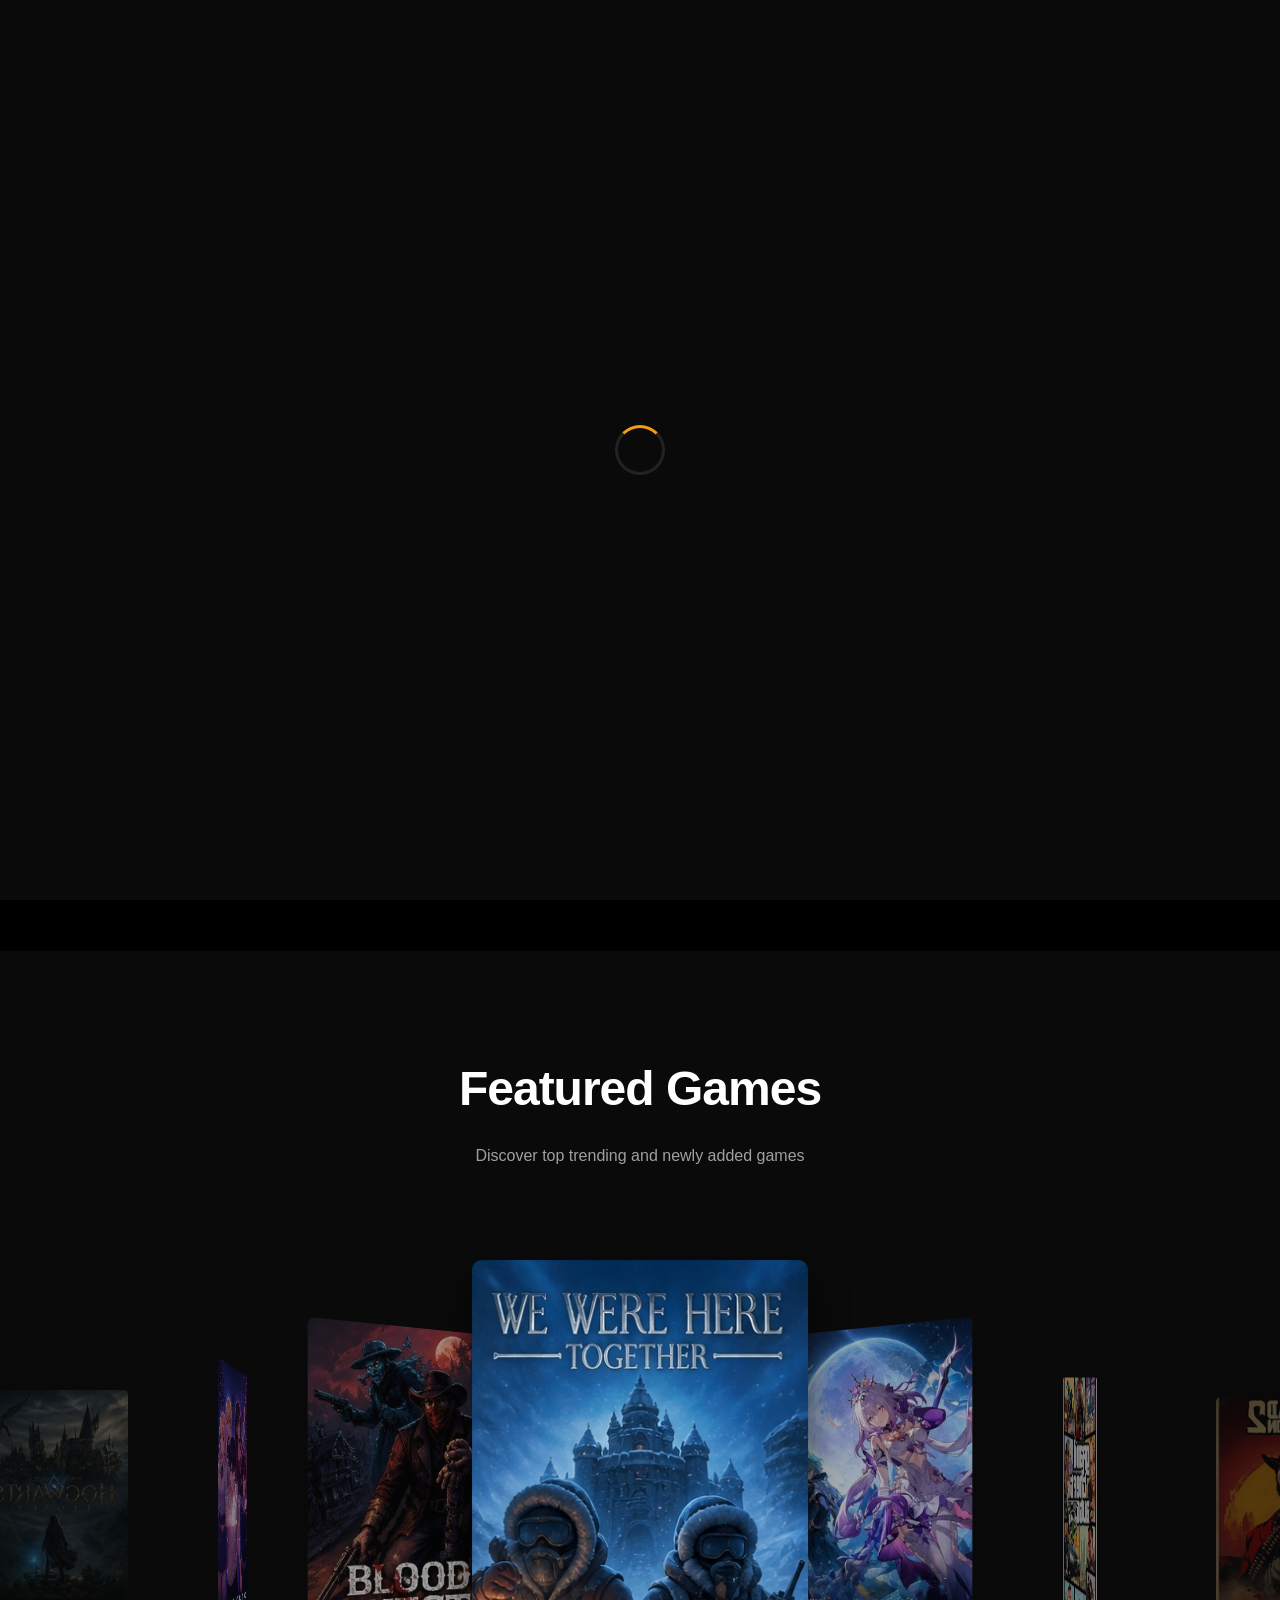
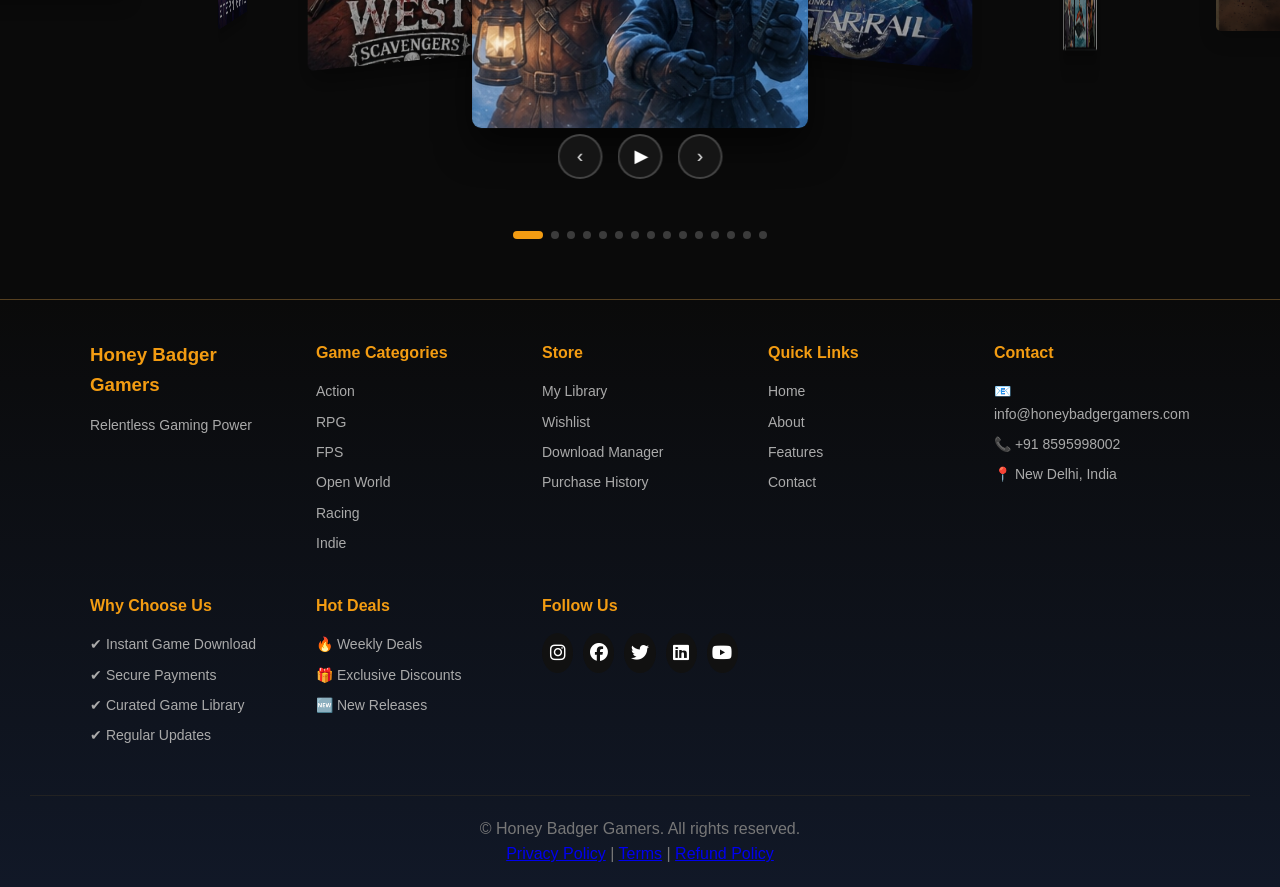
==== index.html @ 865ab382 "Update index.html" ====
<!DOCTYPE html>
<html lang="en">
<head>
   <meta charset="UTF-8">
   <title>Honey Badger Gamers</title>
   <meta name="viewport" content="width=device-width, initial-scale=1.0">
   <meta name="description" content="Next-Gen Gaming Hub. Discover trending and newly added games.">
   <meta property="og:title" content="Honey Badger Gamers">
   <meta property="og:description" content="Ultimate Game Store and Gaming Hub">
   <meta property="og:type" content="website">
   <meta name="twitter:title" content="Honey Badger Gamers">
   <meta name="twitter:description" content="Next-Gen Gaming Hub">
   <meta name="twitter:image" content="https://i.postimg.cc/XvjfSBhs/logo.jpg"> 
   <link rel="canonical" href="https://ankitkumarn8026-droid.github.io/honey-badgers/">
   <meta property="og:url" content="https://ankitkumarn8026-droid.github.io/honey-badgers/">
   <meta property="og:image" content="https://i.postimg.cc/XvjfSBhs/logo.jpg">
   <meta name="twitter:card" content="summary_large_image"> 
   
   
    <script type="application/ld+json">
{
  "@context": "https://schema.org",
  "@type": "WebSite",
  "name": "Honey Badger Gamers",
  "alternateName": "HBG",
  "url": "https://ankitkumarn8026-droid.github.io/honey-badgers/"
}
</script>
    
    <link rel="stylesheet" href="css/theme.css">
    <link rel="stylesheet" href="https://cdnjs.cloudflare.com/ajax/libs/font-awesome/6.5.0/css/all.min.css">
    <link rel="icon" type="image/png" href="images/favicon.png">
    <link rel="shortcut icon" href="images/favicon.png">

</head>
<body>
    <!-- Loading Screen -->
    <div class="loading-screen" id="loadingScreen">
        <div class="loader"></div>
    </div>

    <h1>Honey Badger Gamers</h1>

    <!-- Header Navigation -->
    <header id="header">
        <nav>
           
            <div class="nav-left">
                <a href="#home" class="logo">
               <img src="images/logo.svg" width="120" alt="Honey Badger Logo">
            </a>
            </div>

                <div class="nav-center">
            <div class="search-box">
             <input type="text" placeholder="Search..." />
             <button>🔍</button>
             </div>
            </div>
            
            <div class="nav-right">
                <ul class="nav-menu" id="navMenu">
                <li><a href="#home">Home</a></li>
                <li><a href="about.html">About</a></li>
                <li><a href="services.html">Features</a></li>
                <li><a href="#contact">Contact</a></li>
                <li><a href="login.html">Login/Signup</a></li>
                </ul>
            </div>
            
        
    <div class="menu-toggle" id="menuToggle">
                <span></span>
                <span></span>
                <span></span>
            </div>
        </nav>
    </header>

    <!-- Hero Section -->
    <section class="hero-section" id="home">
  <div class="hero-slider">

<div class="slide active" style="background-image: url('images/gaming_hero_4k.png')"></div>
<div class="slide" style="background-image: url('images/gaming_hero_4k_1.jpg')"></div>
<div class="slide" style="background-image: url('images/gaming_hero_4k_2.jpg')"></div>
              <div class="indicators">
  <span class="indicator active"></span>
  <span class="indicator"></span>
  <span class="indicator"></span>
</div>
      
  </div>
    
<div class="hero-content reveal">
            <h1 class="hero-title typing-title">Next-Gen Gaming Hub</h1>
            <p class="hero-subtitle typing-subtitle">Your Ultimate Game Store</p>
            <a href="game.html" class="cta-button fade-btn">Explore Games</a>

    
            
        </div>
    </section>

    <!-- Portfolio Section with Coverflow -->
    <section class="portfolio-section" id="portfolio">
        <div class="section-header reveal">
            <h2 class="section-title">Featured Games</h2>
            <p class="section-subtitle">Discover top trending and newly added games</p>
        </div>

        <div class="coverflow-wrapper">
            <div class="coverflow-container" id="coverflowContainer">
               
                <div class="coverflow-item" data-game="callisto">
                    <img src="images/game_imgaes/callisto_protocol.jpg" alt="THE CALLISTO PROTOCOL" class="portfolio-image">
             </div>

        
                <div class="coverflow-item" data-game="where_winds_meet">
                    <img src="images/game_imgaes/where_winds_meet.jpg" alt="where_winds_meet" class="portfolio-image">
                 </div>

                <div class="coverflow-item" data-game="valorant">
                    <img src="images/game_imgaes/valorant.jpg" alt="VALORANT" class="portfolio-image">
                </div>

              
                <div class="coverflow-item" data-game="genshin">
                    <img src="images/game_imgaes/genshin_impact.jpg" alt="GENSHIN IMPACT" class="portfolio-image">
                </div>

               
               <div class="coverflow-item" data-game="hogwarts">
                    <img src="images/game_imgaes/hogwarts_legacy.jpg" alt="HOGWARTS LEGACY" class="portfolio-image">
                </div>

                <div class="coverflow-item" data-game="eternights">
                    <img src="images/game_imgaes/eternights.jpg" alt="ETERNIGHTS" class="portfolio-image">
                </div>

               
               <div class="coverflow-item" data-game="blood_west">
                    <img src="images/game_imgaes/blood_west.jpg" alt="BLOOD WEST" class="portfolio-image">
                </div>

         
                <div class="coverflow-item" data-game="we_were_here">
                    <img src="images/game_imgaes/we_were_here_together.jpg" alt="WE WERE HERE TOGETHER" class="portfolio-image">
                </div>

           
                <div class="coverflow-item" data-game="honkai">
                    <img src="images/game_imgaes/honkai_star_rail.jpg" alt="HONKAI STARRAIL" class="portfolio-image">
                </div>
            </div>

            <!-- GTA V -->
              <div class="coverflow-item" data-game="gta_5">
    <img src="images/game_imgaes/GTA_5.jpg" alt="GTA V" class="portfolio-image">
</div>

<!-- Red Dead Redemption 2 -->
<div class="coverflow-item" data-game="rdr2">
    <img src="images/game_imgaes/RDR_2.jpg" alt="RED DEAD REDEMPTION 2" class="portfolio-image">
</div>

<!-- Cyberpunk 2077 -->
<div class="coverflow-item" data-game="cyberpunk">
    <img src="images/game_imgaes/Cyberpunk_2077.jpg" alt="CYBERPUNK 2077" class="portfolio-image">
</div>

<!-- Black Myth Wukong -->
<div class="coverflow-item" data-game="forza_horizon_5">
    <img src="images/game_imgaes/Forza_Horizon_5.jpg" alt="Forza Horizon 5" class="portfolio-image">
</div>

<!-- Ghost of Tsushima -->
<div class="coverflow-item" data-game="ghost_tsushima">
    <img src="images/game_imgaes/Uncharted_lost_legacy.jpg" alt="Uncharted Lost Legacy" class="portfolio-image">
</div>

            <!-- Navigation Controls -->
            <div class="coverflow-controls">
                <button class="control-btn" id="prevBtn">‹</button>
                <button class="control-btn" id="playPauseBtn">▶</button>
                <button class="control-btn" id="nextBtn">›</button>
            </div>

            <!-- Indicators -->
            <div class="indicators" id="indicators">
                <div class="indicator active" data-index="0"></div>
                <div class="indicator" data-index="1"></div>
                <div class="indicator" data-index="2"></div>
                <div class="indicator" data-index="3"></div>
                <div class="indicator" data-index="4"></div>
                <div class="indicator" data-index="5"></div>
                <div class="indicator" data-index="6"></div>
                <div class="indicator" data-index="7"></div>
                <div class="indicator" data-index="8"></div>
                <div class="indicator" data-index="9"></div>
                <div class="indicator" data-index="10"></div>
                <div class="indicator" data-index="11"></div>
                <div class="indicator" data-index="12"></div>
                <div class="indicator" data-index="13"></div>
                <div class="indicator" data-index="14"></div>
            </div>
        </div>
    </section>

    <section id="game-detail" style="display:none;">
  
  <button class="back-btn" onclick="goBack()">⬅ Back</button>

  <div class="game-container">

    <!-- LEFT SIDE -->
    <div class="game-media">
      <img id="gameImage" class="main-image">

<div class="thumbs"></div>
 </div>


      
      <div class="game-description">
  <h2>About this game</h2>
          <div id="gameAbout"></div>
  <button id="toggleAboutBtn" class="see-more-btn">
      See More
   </button>
      </div>
      

    <!-- RIGHT SIDE -->
    <div class="game-info">
      <h1 id="gameTitle"></h1>
      <div class="rating-bar">
   <div class="rating-fill"></div>
</div>
        
      <p id="gameDesc"></p>

      <div class="game-meta">
        <p><strong>Genre:</strong> <span id="gameGenre"></span></p>
        <p><strong>Release:</strong> <span id="gameRelease"></span></p>
        <p><strong>Developer:</strong> <span id="gameDeveloper"></span></p>
      </div>

      <button class="download-btn">Download Game</button>
    </div>

  </div>

</section>
       <!-- Footer -->
   <footer class="footer">
  <div class="footer-container">

    <!-- 1. BRAND -->
    <div class="footer-col">
      <h3>Honey Badger Gamers</h3>
      <p>Relentless Gaming Power</p>
    </div>

    <!-- 2. GAME CATEGORIES -->
    <div class="footer-col">
      <h4>Game Categories</h4>
      <a href="#">Action</a>
      <a href="#">RPG</a>
      <a href="#">FPS</a>
      <a href="#">Open World</a>
      <a href="#">Racing</a>
      <a href="#">Indie</a>
    </div>

    <!-- 3. STORE LINKS -->
    <div class="footer-col">
      <h4>Store</h4>
      <a href="#">My Library</a>
      <a href="#">Wishlist</a>
      <a href="#">Download Manager</a>
      <a href="#">Purchase History</a>
    </div>

    <!-- 4. QUICK LINKS -->
    <div class="footer-col">
      <h4>Quick Links</h4>
      <a href="index.html">Home</a>
      <a href="about.html">About</a>
      <a href="services.html">Features</a>
      <a href="#contact">Contact</a>
    </div>

    <!-- 5. CONTACT -->
    <div class="footer-col">
      <h4>Contact</h4>
      <p>📧 info@honeybadgergamers.com</p>
      <p>📞 +91 8595998002</p>
      <p>📍 New Delhi, India</p>
    </div>

    <!-- 6. WHY CHOOSE US -->
    <div class="footer-col">
      <h4>Why Choose Us</h4>
      <p>✔ Instant Game Download</p>
      <p>✔ Secure Payments</p>
      <p>✔ Curated Game Library</p>
      <p>✔ Regular Updates</p>
    </div>

    <!-- 7. DEALS -->
    <div class="footer-col">
      <h4>Hot Deals</h4>
      <p>🔥 Weekly Deals</p>
      <p>🎁 Exclusive Discounts</p>
      <p>🆕 New Releases</p>
    </div>

    <!-- 8. SOCIAL -->
    <div class="footer-col">
      <h4>Follow Us</h4>
      <div class="social-icons">
        <a href="#"><i class="fab fa-instagram"></i></a>
        <a href="#"><i class="fab fa-facebook"></i></a>
        <a href="#"><i class="fab fa-twitter"></i></a>
        <a href="#"><i class="fab fa-linkedin"></i></a>
        <a href="#"><i class="fab fa-youtube"></i></a>
      </div>
    </div>

  </div>

  <!-- BOTTOM -->
  <div class="footer-bottom">
    <p>© Honey Badger Gamers. All rights reserved.</p>
    <p>
      <a href="#">Privacy Policy</a> |
      <a href="#">Terms</a> |
      <a href="#">Refund Policy</a>
    </p>
  </div>
</footer>
    
<script src="js/theme.js"></script>
</body>
</html>
---- css/theme.css ----
@charset "utf-8";
/* CSS Document */

* {
	margin: 0;
	padding: 0;
	box-sizing: border-box;
}

:root {
	--primary-dark: #0a0a0a;
	--secondary-dark: #1a1a1a;
	--accent-color: #f39c12;
	--text-light: #ffffff;
	--text-gray: #a0a0a0;
	--card-dark: #151515;
}

html {
	scroll-behavior: smooth;
}

body {
	font-family: 'Inter', -apple-system, BlinkMacSystemFont, 'Segoe UI', sans-serif;
	background: #0a0a0a;
	color: var(--text-light);
	overflow-x: hidden;
	line-height: 1.6;
	min-height: 100vh;
   display: flex;
   flex-direction: column;
}

html, body {
    margin: 0;
    padding: 0;
}

/* Custom Scrollbar */
::-webkit-scrollbar {
	width: 8px;
}

::-webkit-scrollbar-track {
	background: var(--secondary-dark);
}

::-webkit-scrollbar-thumb {
	background: var(--accent-color);
	border-radius: 4px;
}

/* Header Navigation */
header {
position: fixed;
	top: 0;
	left: 0;
	right: 0;
	background: #0a0a0a;
	backdrop-filter: none; 
	z-index: 1000;
	padding: 0;
	transition: all 0.3s ease;
}

header.scrolled {
	padding: 15px 0;
	background: rgba(10, 10, 10, 0.98);
}

nav {
	max-width: 100%;
	margin: 0 auto;
	padding: 0 20px;
	display: flex;
	justify-content: space-between;
	align-items: center;
	background: #0a0a0a;
	border-bottom: 1px solid rgba(243, 156, 18, 0.3);
	box-shadow: 0 6px 20px rgba(0, 0, 0, 0.6);
	gap:15px;
}

.nav-left {
    flex: 0 0 auto;
	
}

.nav-center {
    flex: 1;
    display: flex;
    justify-content: center;
	padding: 0 5px;
}


.nav-right {
  flex: 0 0 auto;
  display: flex;
  align-items: center;
  gap: 20px;
  justify-content: flex-end;
  margin-left: auto;
}



.search-box {
  position: relative;
  flex: 1;
  max-width: 520px;
  min-width: 200px;
}

.search-box input {
  width: 100%;
  padding: 8px 40px 8px 15px;

  background: #0f0f0f;
  border: 1px solid rgba(255, 152, 0, 0.4);
  border-radius: 25px;

  color: #fff;
  font-size: 14px;

  outline: none;
  transition: 0.3s ease;
}

/* placeholder */
.search-box input::placeholder {
  color: #888;
}

/* focus glow effect */
.search-box input:focus {
  border-color: #ff9800;
  box-shadow: 0 0 10px rgba(255, 152, 0, 0.7);
}

/* search button */
.search-box button {
  position: absolute;
  right: 5px;
  top: 50%;
  transform: translateY(-50%);

  background: linear-gradient(45deg, #ff9800, #ff5722);
  border: none;
  border-radius: 50%;

  width: 28px;
  height: 28px;

  display: flex;
  align-items: center;
  justify-content: center;

  cursor: pointer;
  color: #000;
  font-size: 14px;

  transition: 0.3s;
}

/* hover effect */
.search-box button:hover {
  box-shadow: 0 0 10px #ff9800;
  transform: translateY(-50%) scale(1.1);
}

.logo {
  display: flex;
  align-items: center;
  gap: 10px;
  text-decoration: none;
  margin-right: 0;
  padding-left: 0px;	
}

.logo img {
  height: 95px;
  width: auto;
  filter:
    drop-shadow(0 0 4px rgba(255, 215, 0, 0.6))
    drop-shadow(0 0 10px rgba(255, 140, 0, 0.35));

  transition:
    transform 0.4s ease,
    filter 0.4s ease;
}

.logo span {
  color: gold;
  font-weight: 600;
}

.logo:hover {
	color: rgba(255, 255, 255, 0.9);
}

.logo img:hover {
  transform: scale(1.04);

  filter:
    drop-shadow(0 0 6px rgba(255, 215, 0, 0.8))
    drop-shadow(0 0 14px rgba(255, 140, 0, 0.5));
}

.logo svg {
	width: 32px;
	height: 32px;
	fill: var(--accent-color);
	opacity: 0.9;
	transition: all 0.3s ease;
}

.logo:hover svg {
	opacity: 1;
	transform: rotate(-5deg) scale(1.05);
}


@media (max-width: 768px){

  .logo img{
    height: 72px;
  }

}
.nav-menu {
	display: flex;
	list-style: none;
	gap: 2px;
}

.nav-menu a {
	color: rgba(255,255,255,0.85);
	text-decoration: none;
	font-size: 15px;
	font-weight: 600;
	letter-spacing: 0.5px;
	padding: 8px 14px;
	position: relative;
	transition: all 0.3s ease;
	border-radius: 6px;
	background: transparent;
	gap: 2px;
	border: 1px solid transparent;
}

.nav-menu a::before {
	content: '';
	position: absolute;
	top: 50%;
	left: 50%;
	width: 0;
	height: 0;
	background: radial-gradient(circle, rgba(243, 156, 18, 0.15) 0%, transparent 70%);
	border-radius: 50%;
	transform: translate(-50%, -50%);
	transition: all 0.4s ease;
	z-index: -1;
}

.nav-menu a:hover {
	color: rgba(255, 255, 255, 0.9);
	background: linear-gradient(135deg,
			rgba(243, 156, 18, 0.08) 0%,
			rgba(243, 156, 18, 0.03) 100%);
	border-color: rgba(243, 156, 18, 0.2);
	transform: translateY(-1px);
}

.nav-menu a:hover::before {
	width: 100%;
	height: 100%;
	border-radius: 6px;
}

.nav-menu a.active {
	color: var(--accent-color);
	background: rgba(243, 156, 18, 0.1);
	border-color: rgba(243, 156, 18, 0.25);
}

/* Mobile Menu Toggle */
.menu-toggle {
	display: none;
	flex-direction: column;
	cursor: pointer;
	gap: 4px;
}

.menu-toggle span {
	width: 25px;
	height: 2px;
	background: var(--text-light);
	transition: all 0.3s ease;
}

/* Hero Section */
.hero-section {
  height: 100vh;
  display: flex;
  align-items: center;
  justify-content: center;
  position: relative;
  overflow: hidden;	
  background: #000;	
 }

.hero-slider {
  position: absolute;
  overflow: hidden;
  inset: 0;
  z-index: 0;
}

.slide {
  position: absolute;
  inset: 0;	
  width: 100%;
  height: 100%;
  z-index: 0;
  background-size: cover;
  backface-visibility:hidden;	
  background-position: center;

  opacity: 0;
  transition: opacity 1s ease-in-out;
}

.slide::after {
  content: "";
  position: absolute;
  inset: 0;
  background: rgba(0, 0, 0, 0.3);
  pointer-events: none; /* 🔥 important */
}

.slide.active {
  opacity: 1;
  z-index: 2;	
}

.hero-slider .prev,
.hero-slider .next {
  position: absolute;
  top: 50%;
  transform: translateY(-50%);
  z-index: 5;

  background: rgba(0,0,0,0.5);
  border: none;
  color: #fff;
  font-size: 24px;
  padding: 10px 15px;
  cursor: pointer;
	display: none;
}

.hero-slider .prev {
  left: 10px;
}

.hero-slider .next {
  right: 10px;
}

.hero-content {
	text-align: center;
	position: relative;
	z-index: 10;
	padding: 0 20px;
	opacity:0;
    transition:opacity 0.6s ease;
}

.hero-content.loaded{
   opacity:1;
}

.hero-title {
  font-size: clamp(2.5rem, 5vw, 5rem);
  font-weight: 900;
  font-family: 'Orbitron', sans-serif;
  letter-spacing: -2px;
  margin-bottom: 20px;
  margin-left: auto;
  margin-right: auto;

  width: 100%;
  max-width: 100%;

  text-align: center;
  word-break: break-word;

  background: linear-gradient(90deg, #ff8c00, #ff3d00, #ffd700);
  -webkit-background-clip: text;
  -webkit-text-fill-color: transparent;

  text-shadow: 0 0 15px rgba(255, 140, 0, 0.4);
  transition: 0.3s ease;
}
.hero-title,
.hero-subtitle{
   max-width:100%;
}
.typing-title{
  display:block;

  overflow:hidden;
  white-space:nowrap;

  width:0;
  margin:0 auto;

  border-right:3px solid #ff9800;

animation:
  typingTitle 2.5s steps(20,end) forwards,
  blinkCursor .7s step-end 5,
  hideCursor 0s forwards 3.5s;
}


@keyframes typingTitle{
  from{
    width:0;
  }

  to{
    width:20ch;
  }
}



.hero-subtitle {
	font-size: clamp(1rem, 2vw, 1.3rem);
	color: #e0e0e0;
	margin-bottom: 55px;
	font-weight: 300;
	letter-spacing: 2px;
	min-height:40px;
}


.typing-subtitle{
  display:block;

  overflow:hidden;
  white-space:nowrap;

  width:0;

  margin:0 auto;

  border-right:2px solid #ff9800;

  opacity:0;

animation:
  showSub 0s forwards 2.5s,
  typingSub 2s steps(24,end) 2.5s forwards,
  blinkCursor .7s step-end 4 2.5s,
  hideCursor 0s forwards 5.5s;
}
@keyframes showSub {
  to { opacity: 1; }
}


@keyframes typingSub{
  from{
    width:0;
  }

  to{
    width:27ch;
  }
}

@keyframes hideCursor{
  to{
    border-right-color:transparent;
  }
}

@keyframes blinkCursor{

  0%,50%{
    border-color:#ff9800;
  }

  51%,100%{
    border-color:transparent;
  }

}

.cta-button {
	display: inline-block;
	padding: 15px 40px;
	background: #f39c12;
	color: #000;
	box-shadow: 0 0 20px rgba(243,156,18,0.4);
	text-decoration: none;
	font-weight: 600;
	font-size: 14px;
	letter-spacing: 1px;
	text-transform: uppercase;
	border-radius: 30px;
	transition: all 0.3s ease;
	position: relative;
	overflow: hidden;
	z-index: 10;
}

.fade-btn {
  opacity: 0;
  transform: translateY(20px);

  animation: showBtn 0.8s ease forwards;
  animation-delay: 5.2s; /* title + subtitle ke baad */
}

@keyframes showBtn {
  to {
    opacity: 1;
    transform: translateY(0);
  }
}
.cta-button:hover {
	transform: translateY(-3px) scale(1.05);
    box-shadow: 0 10px 25px rgba(255, 152, 0, 0.6);
}

/* Portfolio Section with Coverflow */
.portfolio-section {
	padding: 100px 0;
	position: relative;
	background: #0a0a0a;
	min-height: 100vh;
	display: flex;
	flex-direction: column;
	align-items: center;
	justify-content: center;
}

.section-header {
	text-align: center;
	margin-bottom: 60px;
	padding: 0 20px;
}

.section-title {
	font-size: clamp(2rem, 5vw, 3rem);
	font-weight: 800;
	letter-spacing: -1px;
	margin-bottom: 15px;
}

.section-subtitle {
	color: var(--text-gray);
	font-size: 16px;
	max-width: 600px;
	margin: 0 auto;
}

/* Coverflow Container */
.coverflow-wrapper {
	width: 100%;
	position: relative;
	padding: 40px 0 80px;
}

.coverflow-container {
	width: 900px;
	max-width: 90vw;
	/* Dynamic height based on viewport: min 350px, preferred 45vh, max 500px */
	height: clamp(350px, 45vh, 500px);
	position: relative;
	transform-style: preserve-3d;
	margin: 0 auto;
	perspective: 1200px;
}

.coverflow-item {
	position: absolute;
	/* Dynamic width based on viewport: min 210px, preferred 27vh, max 300px */
	width: clamp(210px, 27vh, 300px);
	/* Dynamic height based on viewport: min 290px, preferred 38vh, max 420px */
	height: clamp(290px, 38vh, 420px);
	left: 50%;
	top: 50%;
	transform-origin: center center;
	cursor: pointer;
	transition: all 0.6s cubic-bezier(0.23, 1, 0.32, 1);
	border-radius: 8px;
	overflow: hidden;
	box-shadow: 0 15px 30px rgba(0, 0, 0, 0.6);
}

/* Adjust for large screens (27" and above) */
@media (min-height: 900px) {
	.coverflow-container {
		height: clamp(450px, 50vh, 550px);
	}

	.coverflow-item {
		width: clamp(280px, 30vh, 340px);
		height: clamp(390px, 42vh, 480px);
	}
}

/* Adjust for small laptops */
@media (max-height: 768px) {
	.coverflow-container {
		height: clamp(300px, 42vh, 380px);
	}

	.coverflow-item {
		width: clamp(180px, 24vh, 240px);
		height: clamp(250px, 34vh, 320px);
	}
}

/* Reflection Effect */
.coverflow-item::after {
	content: '';
	position: absolute;
	top: 100%;
	left: 0;
	width: 100%;
	height: 100%;
	background: inherit;
	transform: scaleY(-1) translateY(1px);
	opacity: 0.15;
	filter: blur(2px);
	mask: linear-gradient(to bottom,
			rgba(0, 0, 0, 0.4) 0%,
			rgba(0, 0, 0, 0.2) 20%,
			rgba(0, 0, 0, 0.1) 40%,
			transparent 60%);
	-webkit-mask: linear-gradient(to bottom,
			rgba(0, 0, 0, 0.4) 0%,
			rgba(0, 0, 0, 0.2) 20%,
			rgba(0, 0, 0, 0.1) 40%,
			transparent 60%);
	pointer-events: none;
}

.portfolio-image {
	width: 100%;
	height: 100%;
	object-fit: cover;
	transition: transform 0.6s ease;
}

.coverflow-item:hover .portfolio-image {
	transform: scale(1.05);
}

.portfolio-overlay {
	position: absolute;
	bottom: 0;
	left: 0;
	right: 0;
	background: linear-gradient(to top,
			rgba(0, 0, 0, 0.95) 0%,
			rgba(0, 0, 0, 0.7) 40%,
			rgba(0, 0, 0, 0.3) 70%,
			transparent 100%);
	padding: 30px;
	transform: translateY(100px);
	transition: transform 0.4s ease;
}

.coverflow-item:hover .portfolio-overlay {
	transform: translateY(0);
}

.portfolio-category {
	font-size: 11px;
	text-transform: uppercase;
	letter-spacing: 2px;
	color: var(--accent-color);
	margin-bottom: 8px;
	font-weight: 600;
}

.portfolio-title {
	font-size: 22px;
	font-weight: 700;
	margin-bottom: 8px;
	color: var(--text-light);
}

.portfolio-description {
	font-size: 13px;
	color: var(--text-gray);
	line-height: 1.5;
}

/* Navigation Controls */
.coverflow-controls {
	position: absolute;
	bottom: 20px;
	left: 50%;
	transform: translateX(-50%);
	display: flex;
	gap: 15px;
	z-index: 10;
}

.control-btn {
	width: 45px;
	height: 45px;
	border: 2px solid rgba(255, 255, 255, 0.2);
	background: rgba(26, 26, 26, 0.8);
	backdrop-filter: blur(10px);
	color: var(--text-light);
	cursor: pointer;
	font-size: 18px;
	display: flex;
	align-items: center;
	justify-content: center;
	border-radius: 50%;
	transition: all 0.3s ease;
	position: relative;
}

.control-btn:hover {
	background: var(--accent-color);
	border-color: var(--accent-color);
	color: var(--primary-dark);
	transform: scale(1.1);
}

/* Adjust play button icon positioning */
#playPauseBtn {
	padding-left: 2px;
}

#playPauseBtn.playing {
	padding-left: 0;
}

/* Indicators */
.indicators {
	position: absolute;
	bottom: -40px;
	left: 50%;
	transform: translateX(-50%);
	display: flex;
	gap: 8px;
	z-index: 10;
}

.indicator {
	width: 8px;
	height: 8px;
	border-radius: 50%;
	background: rgba(255, 255, 255, 0.2);
	cursor: pointer;
	transition: all 0.3s ease;
}

.indicator.active {
	width: 30px;
	border-radius: 4px;
	background: var(--accent-color);
}

/* About Section */
.about-section {
	padding: 100px 30px;
	background: #111;
}

.about-container {
	max-width: 1200px;
	margin: 0 auto;
	display: grid;
	grid-template-columns: 1fr 1fr;
	gap: 80px;
	align-items: center;
}

.about-image {
	position: relative;
	overflow: hidden;
	border-radius: 8px;
}

.about-image img {
	width: 100%;
	height: auto;
	display: block;
	filter: grayscale(100%);
	transition: filter 0.5s ease;
}

.about-image:hover img {
	filter: grayscale(0%);
}

.about-content h2 {
	font-size: clamp(2rem, 4vw, 2.5rem);
	margin-bottom: 20px;
	font-weight: 800;
	letter-spacing: -1px;
}

.about-content p {
	color: var(--text-gray);
	line-height: 1.8;
	margin-bottom: 20px;
	font-size: 16px;
}

.stats {
	display: grid;
	grid-template-columns: repeat(3, 1fr);
	gap: 30px;
	margin-top: 40px;
}

.stat-item {
	text-align: center;
}

.stat-number {
	font-size: 2.5rem;
	font-weight: 800;
	color: var(--accent-color);
	margin-bottom: 5px;
}

.stat-label {
	font-size: 12px;
	text-transform: uppercase;
	letter-spacing: 1px;
	color: var(--text-gray);
}

/* Features Section */
.services-section {
	padding: 100px 30px;
	background: var(--primary-dark);
}

.services-container {
	max-width: 1200px;
	margin: 0 auto;
}

.services-grid {
	display: grid;
	grid-template-columns: repeat(auto-fit, minmax(300px, 1fr));
	gap: 40px;
	margin-top: 60px;
}

.service-card {
	background: linear-gradient(135deg, #1a1a1a, #0f0f0f);
	padding: 40px 30px;
	border-radius: 12px;
	text-align: center;
	transition: all 0.4s ease;
	border: 1px solid rgba(255,255,255,0.05);
	position: relative;
	overflow: hidden;
}

.service-card::before {
	content: '';
	position: absolute;
	top: -50%;
	right: -50%;
	width: 200%;
	height: 200%;
	background: radial-gradient(circle, var(--accent-color) 0%, transparent 70%);
	opacity: 0;
	transition: opacity 0.4s ease;
	pointer-events: none;
}

.service-card:hover::before {
	opacity: 0.05;
}

.service-card:hover {
	transform: translateY(-10px);
	border-color: rgba(243, 156, 18, 0.3);
	box-shadow: 0 20px 40px rgba(0, 0, 0, 0.5);
	background: linear-gradient(135deg, rgba(30, 30, 30, 0.9), rgba(20, 20, 20, 1));
}

.service-icon {
	width: 60px;
	height: 60px;
	margin: 0 auto 25px;
	display: flex;
	align-items: center;
	justify-content: center;
	background: linear-gradient(135deg, rgba(243, 156, 18, 0.1), rgba(243, 156, 18, 0.05));
	border-radius: 50%;
	transition: all 0.4s ease;
}

.service-card:hover .service-icon {
	transform: scale(1.1);
	background: linear-gradient(135deg, rgba(243, 156, 18, 0.15), rgba(243, 156, 18, 0.1));
}

.service-icon svg {
	width: 30px;
	height: 30px;
	fill: var(--accent-color);
}

.service-title {
	font-size: 1.5rem;
	margin-bottom: 18px;
	font-weight: 700;
	color: var(--text-light);
	letter-spacing: -0.5px;
}

.service-description {
	color: var(--text-gray);
	line-height: 1.8;
	font-size: 15px;
	margin-bottom: 25px;
}

.service-price {
	font-size: 13px;
	color: var(--accent-color);
	text-transform: uppercase;
	letter-spacing: 2px;
	font-weight: 600;
}

.footer {
    background: linear-gradient(180deg, #0a0a0a, #111827);
    border-top: 1px solid rgba(243, 156, 18, 0.3);
	padding: 40px 30px 20px;	
	margin-top: auto;

}

.footer-container {
    display: grid;
   grid-template-columns: repeat(auto-fit, minmax(180px, 1fr));
    gap: 30px;
    max-width: 1600px;
    margin: 0 auto;
	padding: 0 60px;
}

.footer-col h3,
.footer-col h4 {
    color: #f39c12;
    margin-bottom: 15px;
}

.footer-col a,
.footer-col p {
    display: block;
    color: #aaa;
    font-size: 14px;
    margin-bottom: 8px;
    text-decoration: none;
}

.footer-col a:hover {
    color: #f39c12;
}

.social-icons {
    display: flex;
    gap: 10px;
}

.social-icons a {
    width: 40px;
    height: 40px;
    background: #111;
    border-radius: 50%;
    display: flex;
    align-items: center;
    justify-content: center;
}

.social-icons i {
    color: white;
    font-size: 18px;
}

.footer-bottom {
    text-align: center;
    margin-top: 40px;
    border-top: 1px solid #222;
    padding-top: 20px;
    color: #777;
}
/* Mobile Responsive Styles */
@media (max-width: 768px) {
	.nav-menu {
		position: fixed;
		left: -100%;
		top: 70px;
		flex-direction: column;
		background: rgba(10, 10, 10, 0.98);
		width: 100%;
		text-align: center;
		transition: 0.3s;
		padding: 30px 0;
		gap: 10px;
		backdrop-filter: blur(10px);
	}

	.nav-right{
    gap:10px;
}

	.nav-menu.active {
		left: 0;
	}

	.nav-menu a {
		padding: 12px 20px;
		display: block;
		font-size: 16px;
	}

	.menu-toggle {
		display: flex;
	}

	.menu-toggle.active span:nth-child(1) {
		transform: rotate(45deg) translate(5px, 5px);
	}

	.menu-toggle.active span:nth-child(2) {
		opacity: 0;
	}

	.menu-toggle.active span:nth-child(3) {
		transform: rotate(-45deg) translate(5px, -5px);
	}

	.coverflow-container {
		height: clamp(280px, 40vh, 350px);
	}

	.coverflow-item {
		width: clamp(170px, 22vh, 220px);
		height: clamp(230px, 30vh, 300px);
	}

	.about-container {
		grid-template-columns: 1fr;
		gap: 40px;
	}

	.stats {
		grid-template-columns: repeat(3, 1fr);
		gap: 20px;
	}

	.stat-number {
		font-size: 1.8rem;
	}

.typing-title,
.typing-subtitle{
    white-space: normal;
    width: 100% !important;
    max-width: 100%;
    overflow: visible;

    border-right: none;
    animation: none;
}
	.hero-title{
		font-size: 2.2rem;
		line-height: 1.2;
	}

	.hero-content{
		width:100%;
		overflow:hidden;
	}

	nav{
		padding:0 10px;
		gap:8px;
	}

	.search-box{
		min-width:120px;
	}	

.search-box input{
    font-size:13px;
}
	.footer-container{
    padding:0 20px;
}

.thumbs{
    flex-wrap: nowrap;
}
	
}

@media (max-width: 480px) {
	.hero-title {
		font-size: 1.8rem;
		line-height: 1.2;
	}

	.coverflow-container {
		height: clamp(250px, 38vh, 320px);
	}

	.coverflow-item {
		width: clamp(150px, 20vh, 200px);
		height: clamp(200px, 28vh, 280px);
	}

	.portfolio-overlay {
		padding: 20px;
	}

	.portfolio-title {
		font-size: 18px;
	}

	.services-grid {
		grid-template-columns: 1fr;
	}
}

/* Loading Animation */
.loading-screen {
	position: fixed;
	top: 0;
	left: 0;
	right: 0;
	bottom: 0;
	background: var(--primary-dark);
	display: flex;
	align-items: center;
	justify-content: center;
	z-index: 9999;
	transition: opacity 0.5s ease;
}

.loading-screen.hidden {
	opacity: 0;
	pointer-events: none;
}

.loader {
	width: 50px;
	height: 50px;
	border: 3px solid rgba(255, 255, 255, 0.1);
	border-top-color: var(--accent-color);
	border-radius: 50%;
	animation: spin 1s linear infinite;
}

@keyframes spin {
	0% {
		transform: rotate(0deg);
	}

	100% {
		transform: rotate(360deg);
	}
}

/* Smooth Reveal Animations */
.reveal {
	opacity: 0;
	transform: translateY(30px);
	transition: all 0.8s ease;
}

.reveal.active {
	opacity: 1;
	transform: translateY(0);
}

/* ============================= */
/* SPA TRANSITION (ADD BELOW) */
/* ============================= */

.section-hidden {
  opacity: 0;
  transform: translateY(30px);
  pointer-events: none;
  transition: all 0.4s ease;
}

.section-show {
  opacity: 1;
  transform: translateY(0);
  transition: all 0.4s ease;
}

/* Game detail styling */
#game-detail {
  flex: 1;
  min-height: 100vh;
  background: #0a0a0a;
  padding: 120px 20px 60px;
  display: none;
}

/* Smooth image animation */
#gameImage {
  max-width: 100%;
  border-radius: 10px;
  transition: transform 0.4s ease;
}

#gameImage:hover {
  transform: scale(1.05);
}

/* Back button styling */

.back-btn {
  background: #f39c12;
  border: none;
  padding: 10px 20px;
  color: #000;
  font-weight: 600;
  border-radius: 6px;
  cursor: pointer;
  margin-bottom: 20px;
}

.back-btn:hover {
  background: #ffb84d;
}

.modal-open {
  overflow-x: hidden;
}

.game-container {
  display: grid;
  grid-template-columns: 2fr 1fr;;
  gap: 30px;
  max-width: 1300px;
  margin: auto;
  align-items: start;
}

.game-media .main-image {
  width: 100%;
  border-radius: 10px;
  	
}

.main-image{
    width:100%;
    height:500px;
    object-fit:cover;
    border-radius:16px;
}

@media (max-width: 900px) {
  .game-container {
    grid-template-columns: 1fr;
  }
}

.game-media img {
  width: 100%;
  max-height: 450px;  
  object-fit: cover; 	
  height: auto;
  border-radius: 10px;
  border-radius: 10px;	
}

.game-media {
  background: #111;
  padding: 15px;
  flex:2;	
  border-radius: 12px;
  width: 100%;
  max-width: 900px;
  margin: 0;
  grid-column: 1;
  grid-row: 1;	 
  height:100%;	
}

.thumbs {
  display: flex;
  gap: 10px;
  margin-top: 10px;

  overflow-x: auto;
  overflow-y: hidden;

  white-space: nowrap;
  scroll-behavior: smooth;

  padding-bottom: 6px;
}


.thumbs img {
   width: 90px;
  height: 60px;
  object-fit: cover;
  cursor: pointer;
  border-radius: 6px;
  transition: 0.3s;
	opacity: 0.7;
	flex-shrink: 0;
	
}

.thumbs::-webkit-scrollbar {
  height: 6px;
}


.thumbs::-webkit-scrollbar-thumb {
  background: #444;
  border-radius: 10px;
}

.thumbs img:hover {
  transform: scale(1.05);
  opacity: 1;
  border: 2px solid #f39c12;
}

.game-info {
  background: linear-gradient(145deg, #111, #0a0a0a);
  padding: 25px;
  border-radius: 12px;
  border: 1px solid rgba(255,255,255,0.05);
  grid-column: 2;
  grid-row: 1;
  align-self: start;
  position: sticky;
  top: 100px;
  flex:1;
  display:flex;
  flex-direction:column;
   min-height:100%;	
}

.game-info h1 {
  font-size: 28px;
  margin-bottom: 10px;
}

.game-info p {
  color: #aaa;
  font-size: 14px;
}

.game-description {
  grid-column: 1 / -1;  /* 🔥 FULL WIDTH */
  margin-top: 30px;
  padding: 10px 0;
  line-height: 1.6;
}

#gameAbout{
    color:#e6e6e6;
    font-size:18px;
    line-height:1.9;
    font-weight:400;
    max-height:220px;
    overflow:hidden;
    position:relative;
    transition:max-height 0.4s ease;
	}

#gameAbout.expanded{
    max-height:5000px;
}

.see-more-btn:hover{
    color:#ffffff;
}

.see-more-btn{
    margin-top:18px;
    background:none;
    border:none;
    color:#ff9800;
    font-size:16px;
    font-weight:700;
    cursor:pointer;
    transition:0.3s ease;
}

#gameAbout b{
    display:block;
    margin-top:35px;
    margin-bottom:18px;
    font-size:28px;
    font-weight:700;
    color:#ffffff;
}

#gameAbout p{
    margin-bottom:22px;
}

#gameAbout br{
    content:"";
    display:block;
    margin-top:12px;
}

#gameAbout::after{
    content:"";
    position:absolute;
    left:0;
    bottom:0;
    width:100%;
    height:80px;
    background:linear-gradient(to bottom, transparent, #000);
}

#gameAbout.expanded::after{
    display:none;
}

.thumbs img.active{
   border:2px solid #ff9800;
   transform:scale(1.05);
}

.tags span {
  background: #222;
  padding: 5px 10px;
  border-radius: 5px;
  margin-right: 5px;
  font-size: 12px;
}

.download-btn {
  width: 100%;
  padding: 14px;
  font-size: 16px;
  background: linear-gradient(45deg, #f39c12, #ff5722);
  border-radius: 8px;
  margin-top: 20px;
}
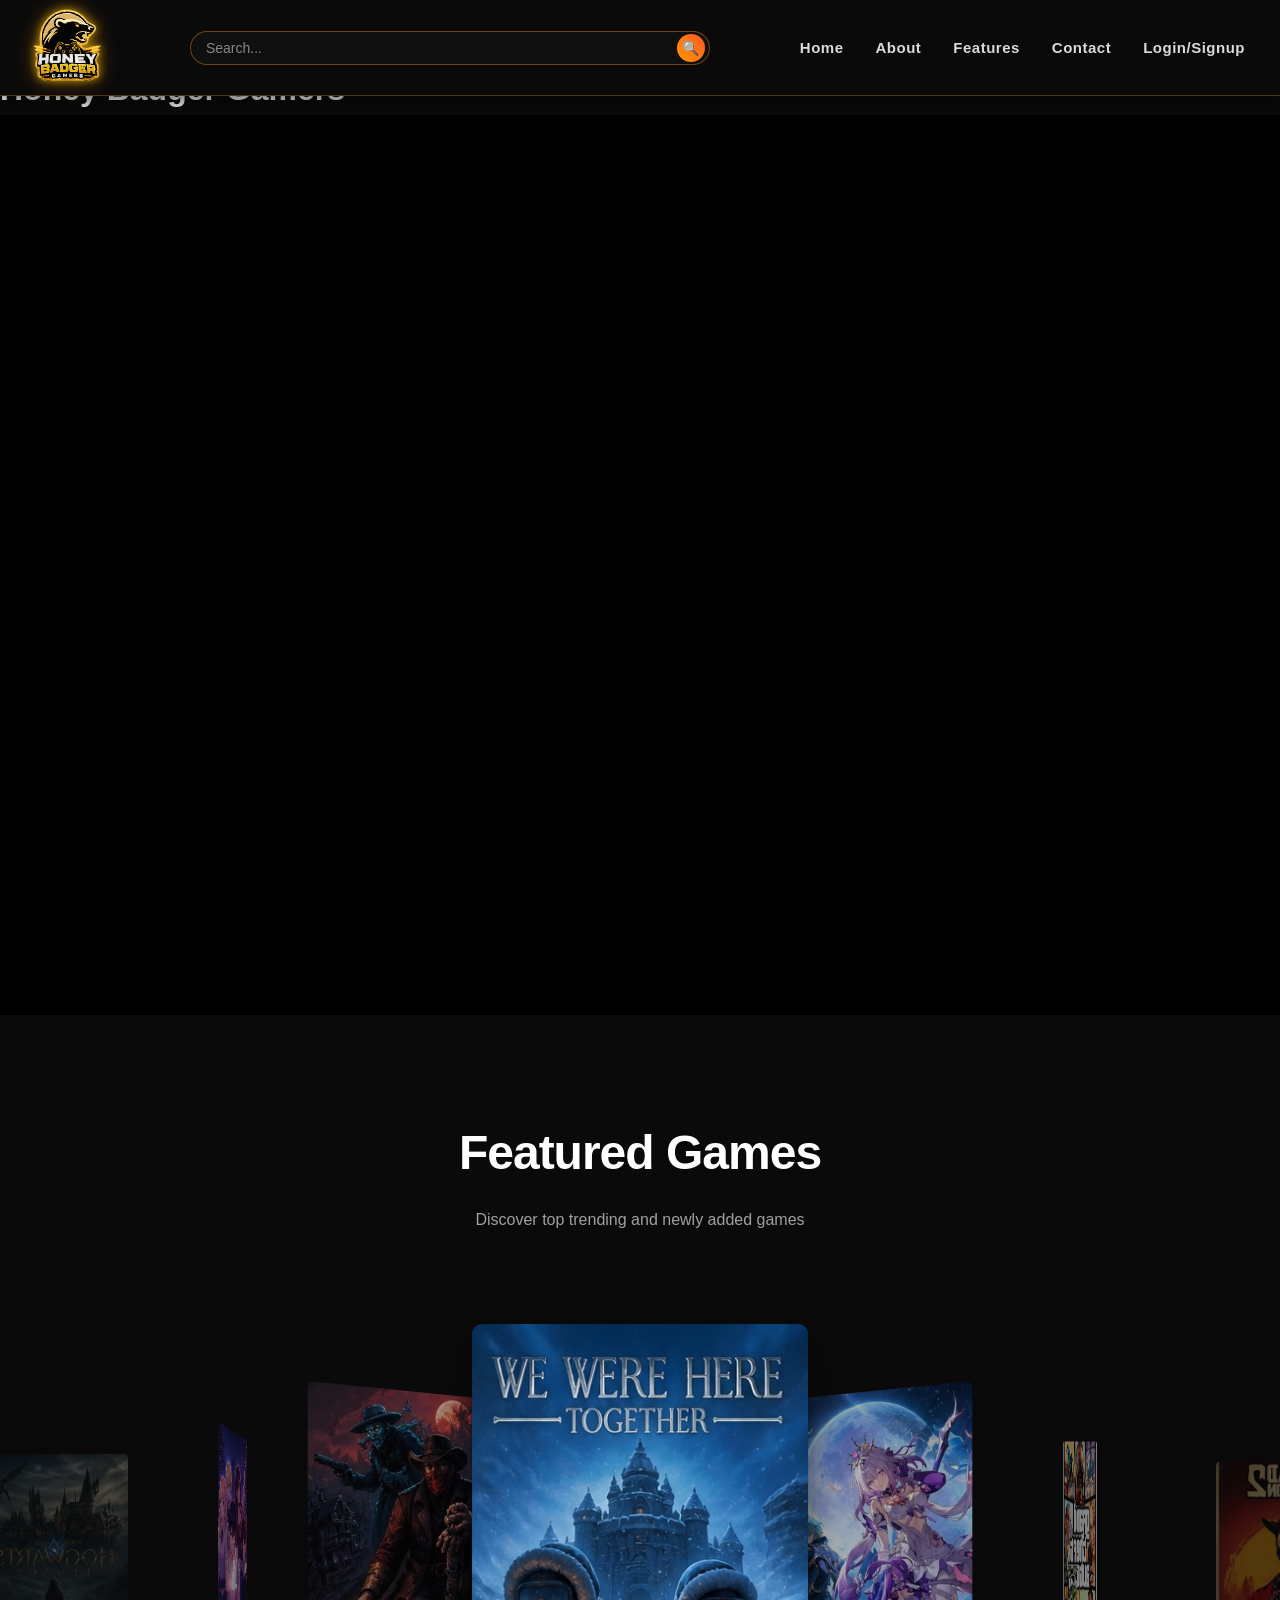
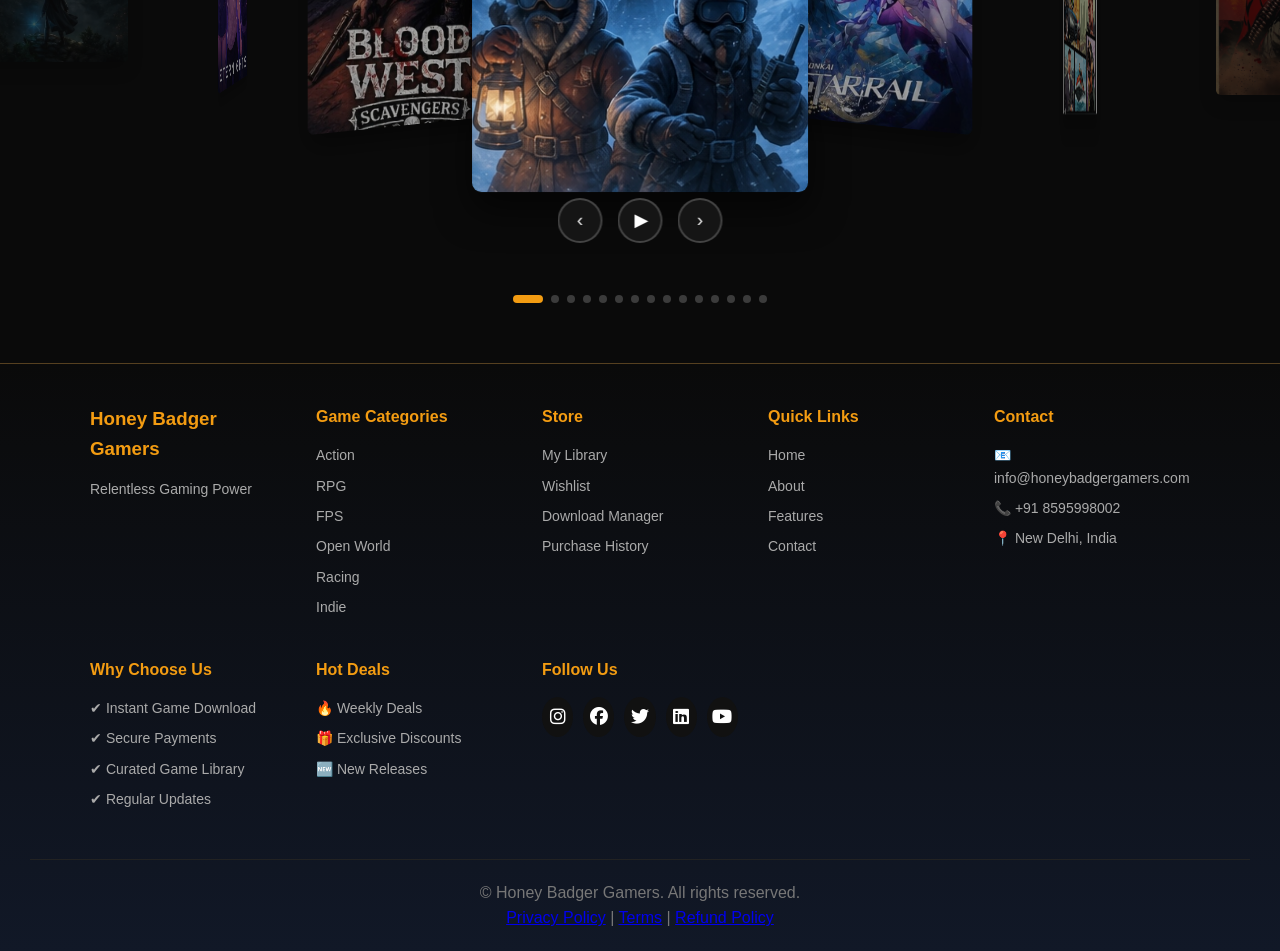
==== commit 331f2349: "Update index.html" ====
--- a/index.html
+++ b/index.html
@@ -34,10 +34,27 @@
 
 </head>
 <body>
-    <!-- Loading Screen -->
-    <div class="loading-screen" id="loadingScreen">
-        <div class="loader"></div>
-    </div>
+<!-- CYBER LOADING SCREEN -->
+
+<div class="cyber-loader" id="cyberLoader">
+
+    <div class="loader-box">
+
+        <h2 class="loader-text">LOADING</h2>
+
+        <div class="loading-line">
+
+            <div class="loading-fill"></div>
+
+        </div>
+
+        <div class="loading-code">
+            AF34C78B • SYSTEM INITIALIZING • HBG ENGINE
+        </div>
+
+    </div>
+
+</div>
 
     <h1>Honey Badger Gamers</h1>
 
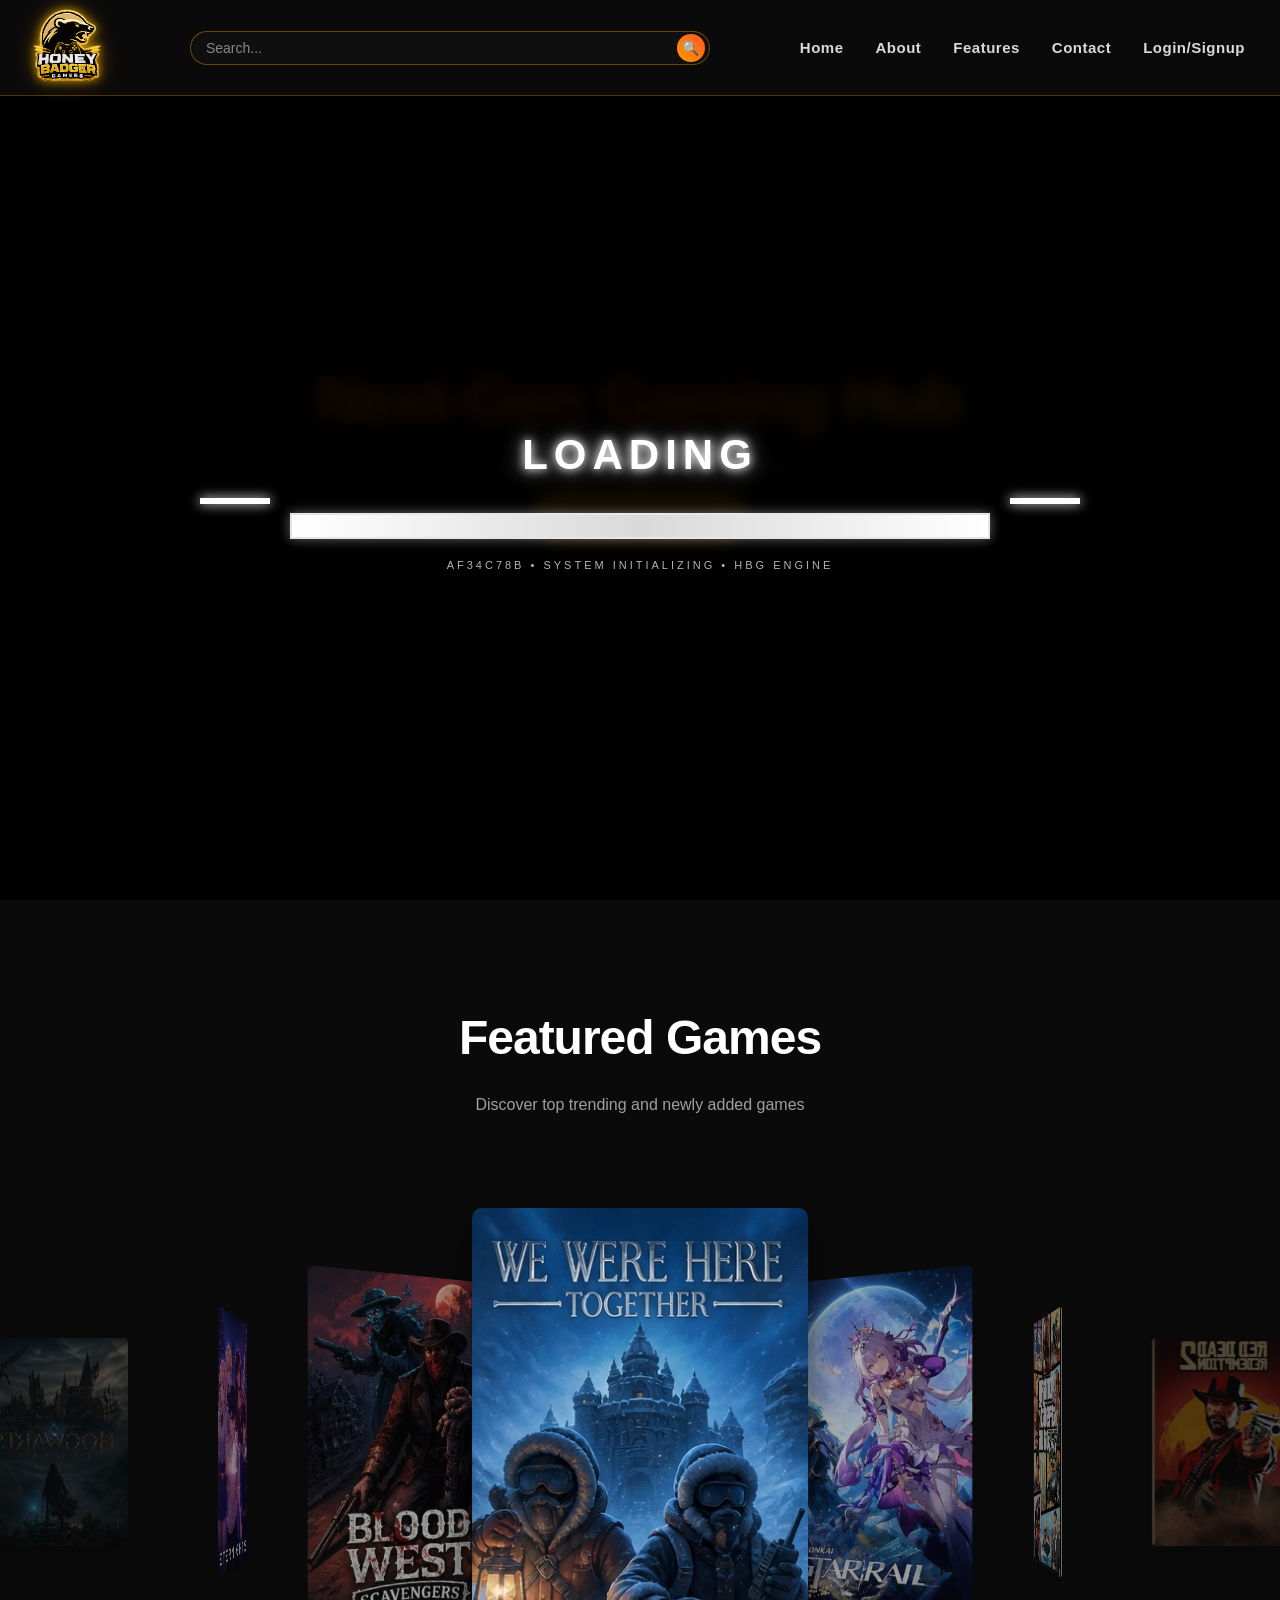
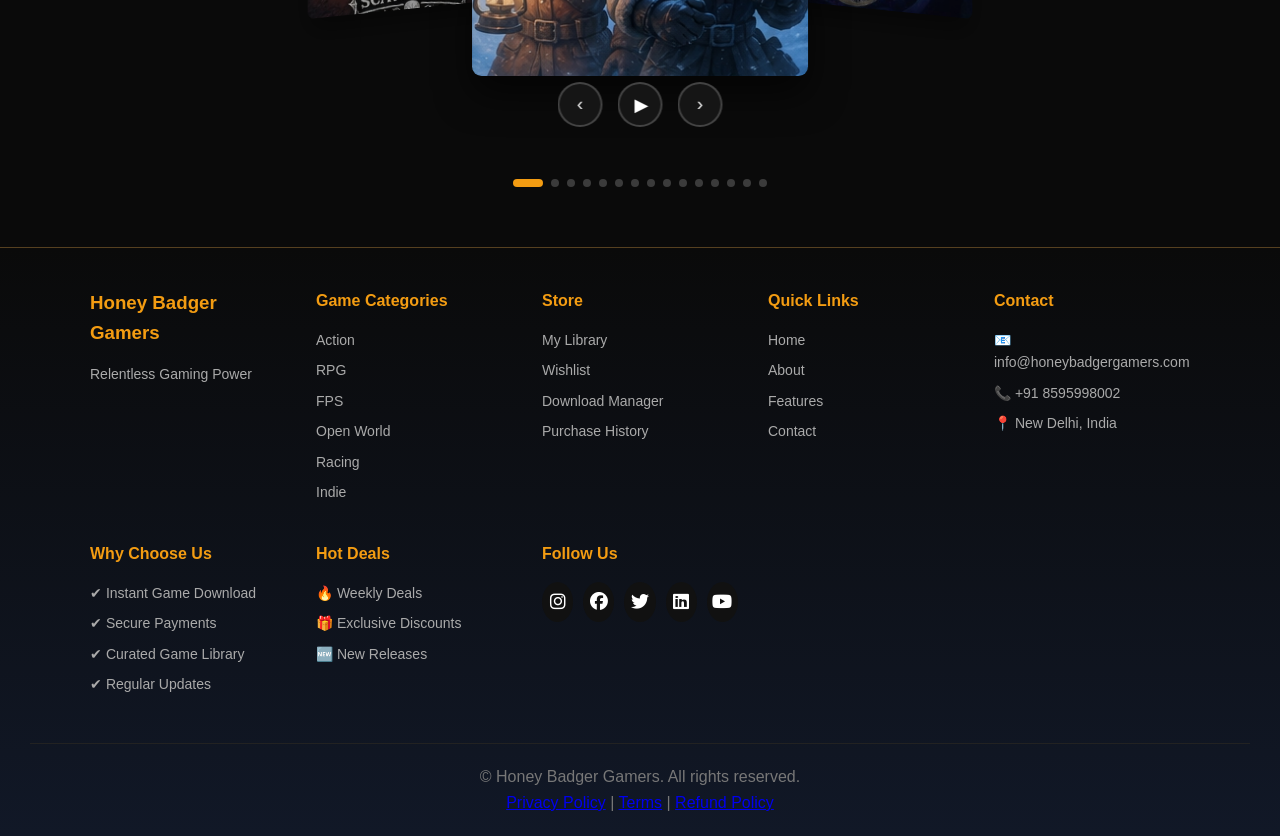
==== commit e56b9f69: "Update index.html" ====
--- a/index.html
+++ b/index.html
@@ -56,7 +56,6 @@
 
 </div>
 
-    <h1>Honey Badger Gamers</h1>
 
     <!-- Header Navigation -->
     <header id="header">
@@ -170,7 +169,7 @@
                 <div class="coverflow-item" data-game="honkai">
                     <img src="images/game_imgaes/honkai_star_rail.jpg" alt="HONKAI STARRAIL" class="portfolio-image">
                 </div>
-            </div>
+          
 
             <!-- GTA V -->
               <div class="coverflow-item" data-game="gta_5">
@@ -196,6 +195,8 @@
 <div class="coverflow-item" data-game="ghost_tsushima">
     <img src="images/game_imgaes/Uncharted_lost_legacy.jpg" alt="Uncharted Lost Legacy" class="portfolio-image">
 </div>
+  </div>
+               
 
             <!-- Navigation Controls -->
             <div class="coverflow-controls">
--- a/css/theme.css
+++ b/css/theme.css
@@ -1147,43 +1147,199 @@
 	}
 }
 
-/* Loading Animation */
-.loading-screen {
-	position: fixed;
-	top: 0;
-	left: 0;
-	right: 0;
-	bottom: 0;
-	background: var(--primary-dark);
-	display: flex;
-	align-items: center;
-	justify-content: center;
-	z-index: 9999;
-	transition: opacity 0.5s ease;
-}
-
-.loading-screen.hidden {
-	opacity: 0;
-	pointer-events: none;
-}
-
-.loader {
-	width: 50px;
-	height: 50px;
-	border: 3px solid rgba(255, 255, 255, 0.1);
-	border-top-color: var(--accent-color);
-	border-radius: 50%;
-	animation: spin 1s linear infinite;
-}
-
-@keyframes spin {
-	0% {
-		transform: rotate(0deg);
-	}
-
-	100% {
-		transform: rotate(360deg);
-	}
+/* =========================
+   CYBERPUNK LOADER
+========================= */
+
+.cyber-loader{
+    position: fixed;
+    top: 96px;      /* header ke niche */
+    left: 0;
+    right: 0;
+    bottom: 0;
+
+    background: rgba(0,0,0,0.92);
+    backdrop-filter: blur(8px);
+
+    z-index: 999;
+
+    display: flex;
+    justify-content: center;
+    align-items: center;
+
+    overflow: hidden;
+}
+
+/* CENTER BOX */
+
+.loader-box{
+    width: 700px;
+    text-align: center;
+    position: relative;
+}
+
+/* LOADING TEXT */
+
+.loader-text{
+
+    color: #fff;
+    font-size: 42px;
+    font-weight: 900;
+    letter-spacing: 8px;
+
+    margin-bottom: 25px;
+
+    text-shadow:
+    0 0 10px #fff,
+    0 0 20px rgba(255,255,255,0.8);
+
+    animation: glowText 1.5s infinite alternate;
+}
+
+/* MAIN BAR */
+
+.loading-line{
+
+    width: 100%;
+    height: 26px;
+
+    border: 2px solid rgba(255,255,255,0.9);
+
+    position: relative;
+
+    overflow: hidden;
+
+    box-shadow:
+    0 0 12px rgba(255,255,255,0.4),
+    inset 0 0 12px rgba(255,255,255,0.15);
+}
+
+/* PROGRESS */
+
+.loading-fill{
+
+    position: absolute;
+    left: 0;
+    top: 0;
+
+    width: 0%;
+    height: 100%;
+
+    background:
+    linear-gradient(
+    90deg,
+    #ffffff,
+    #d9d9d9,
+    #ffffff
+    );
+
+    box-shadow:
+    0 0 20px #fff,
+    0 0 40px rgba(255,255,255,0.8);
+
+    animation: loadingBar 4s linear forwards;
+}
+
+/* DIGITAL TEXT */
+
+.loading-code{
+
+    margin-top: 18px;
+
+    color: rgba(255,255,255,0.7);
+
+    font-size: 11px;
+
+    letter-spacing: 3px;
+
+    text-transform: uppercase;
+
+    animation: flicker 0.8s infinite alternate;
+}
+
+/* SIDE LINES */
+
+.loader-box::before,
+.loader-box::after{
+
+    content: "";
+
+    position: absolute;
+
+    width: 70px;
+    height: 6px;
+
+    background: #fff;
+
+    top: 77px;
+
+    box-shadow: 0 0 12px #fff;
+}
+
+.loader-box::before{
+    left: -90px;
+}
+
+.loader-box::after{
+    right: -90px;
+}
+
+/* ANIMATIONS */
+
+@keyframes loadingBar{
+
+    from{
+        width: 0%;
+    }
+
+    to{
+        width: 100%;
+    }
+}
+
+@keyframes glowText{
+
+    from{
+        opacity: 0.7;
+    }
+
+    to{
+        opacity: 1;
+    }
+}
+
+@keyframes flicker{
+
+    0%{
+        opacity: 0.5;
+    }
+
+    100%{
+        opacity: 1;
+    }
+}
+
+
+/* =========================
+   LOADER MOBILE OPTIMIZATION
+========================= */
+
+.loader-box{
+    width: min(700px, 90vw);
+}
+
+.loader-text{
+   font-size: clamp(26px,5vw,42px);
+   letter-spacing: 6px;
+}
+
+@media(max-width:768px){
+
+   .loader-box::before,
+   .loader-box::after{
+      display:none;
+   }
+
 }
 
 /* Smooth Reveal Animations */
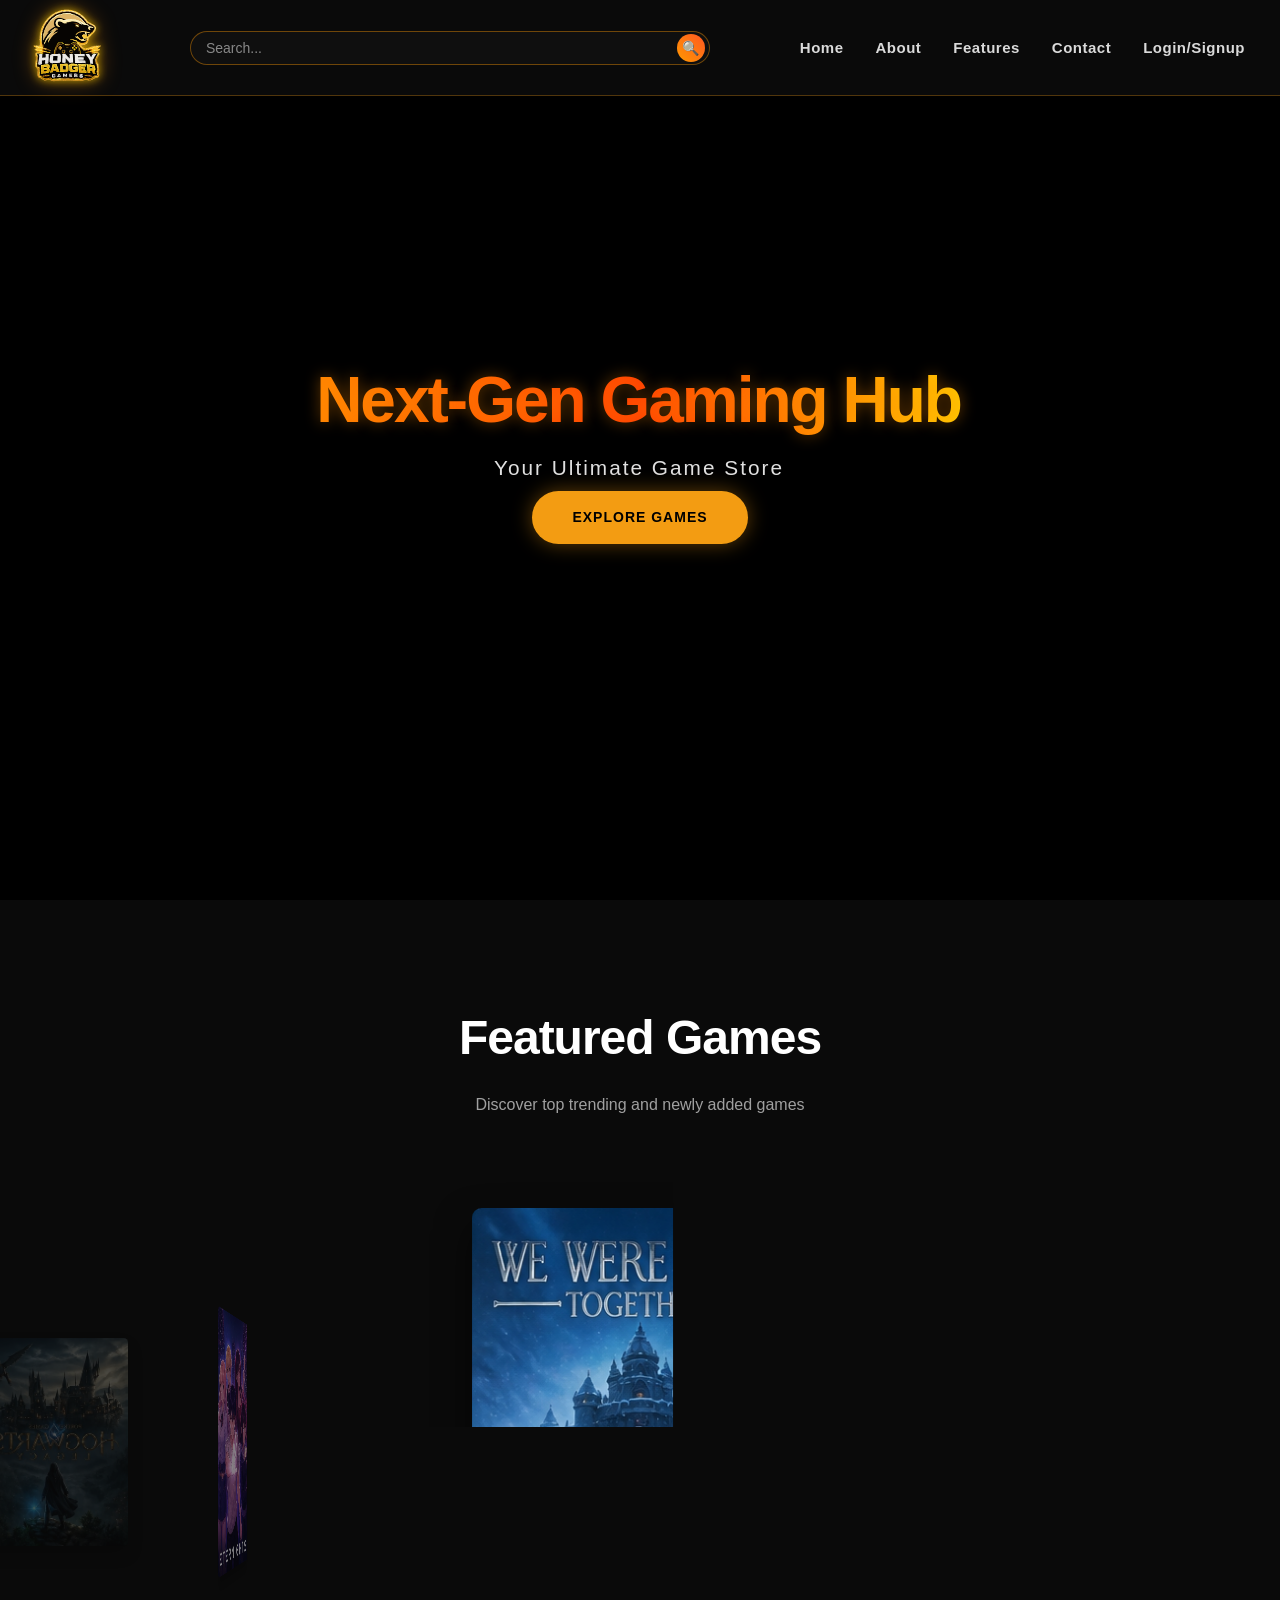
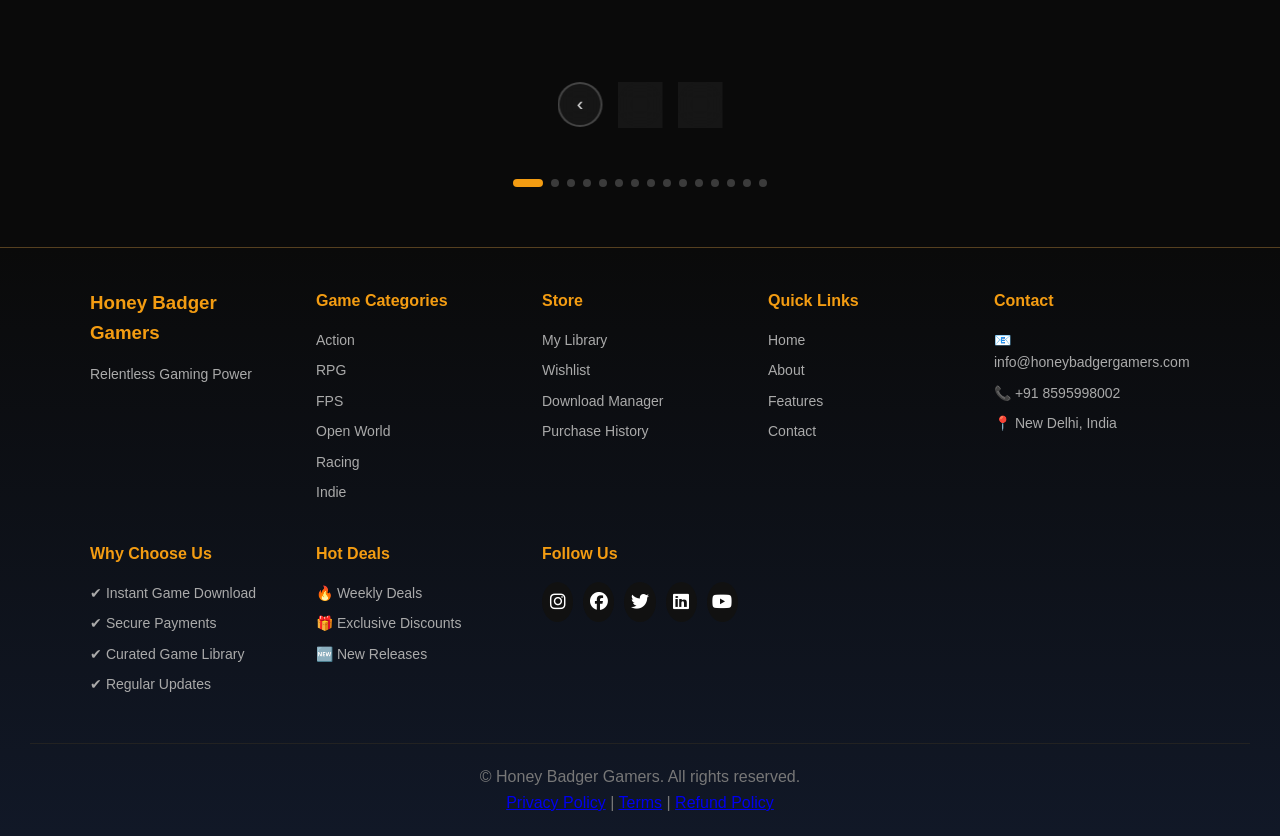
==== commit 5d5b3426: "Update index.html" ====
--- a/index.html
+++ b/index.html
@@ -92,7 +92,8 @@
             </div>
         </nav>
     </header>
-
+   
+<main id="mainContent">
     <!-- Hero Section -->
     <section class="hero-section" id="home">
   <div class="hero-slider">
@@ -271,6 +272,9 @@
   </div>
 
 </section>
+
+ </main>
+   
        <!-- Footer -->
    <footer class="footer">
   <div class="footer-container">
--- a/css/theme.css
+++ b/css/theme.css
@@ -1156,7 +1156,7 @@
     top: 96px;      /* header ke niche */
     left: 0;
     right: 0;
-    bottom: 0;
+    height: calc(100vh - 96px);
 
     background: rgba(0,0,0,0.92);
     backdrop-filter: blur(8px);
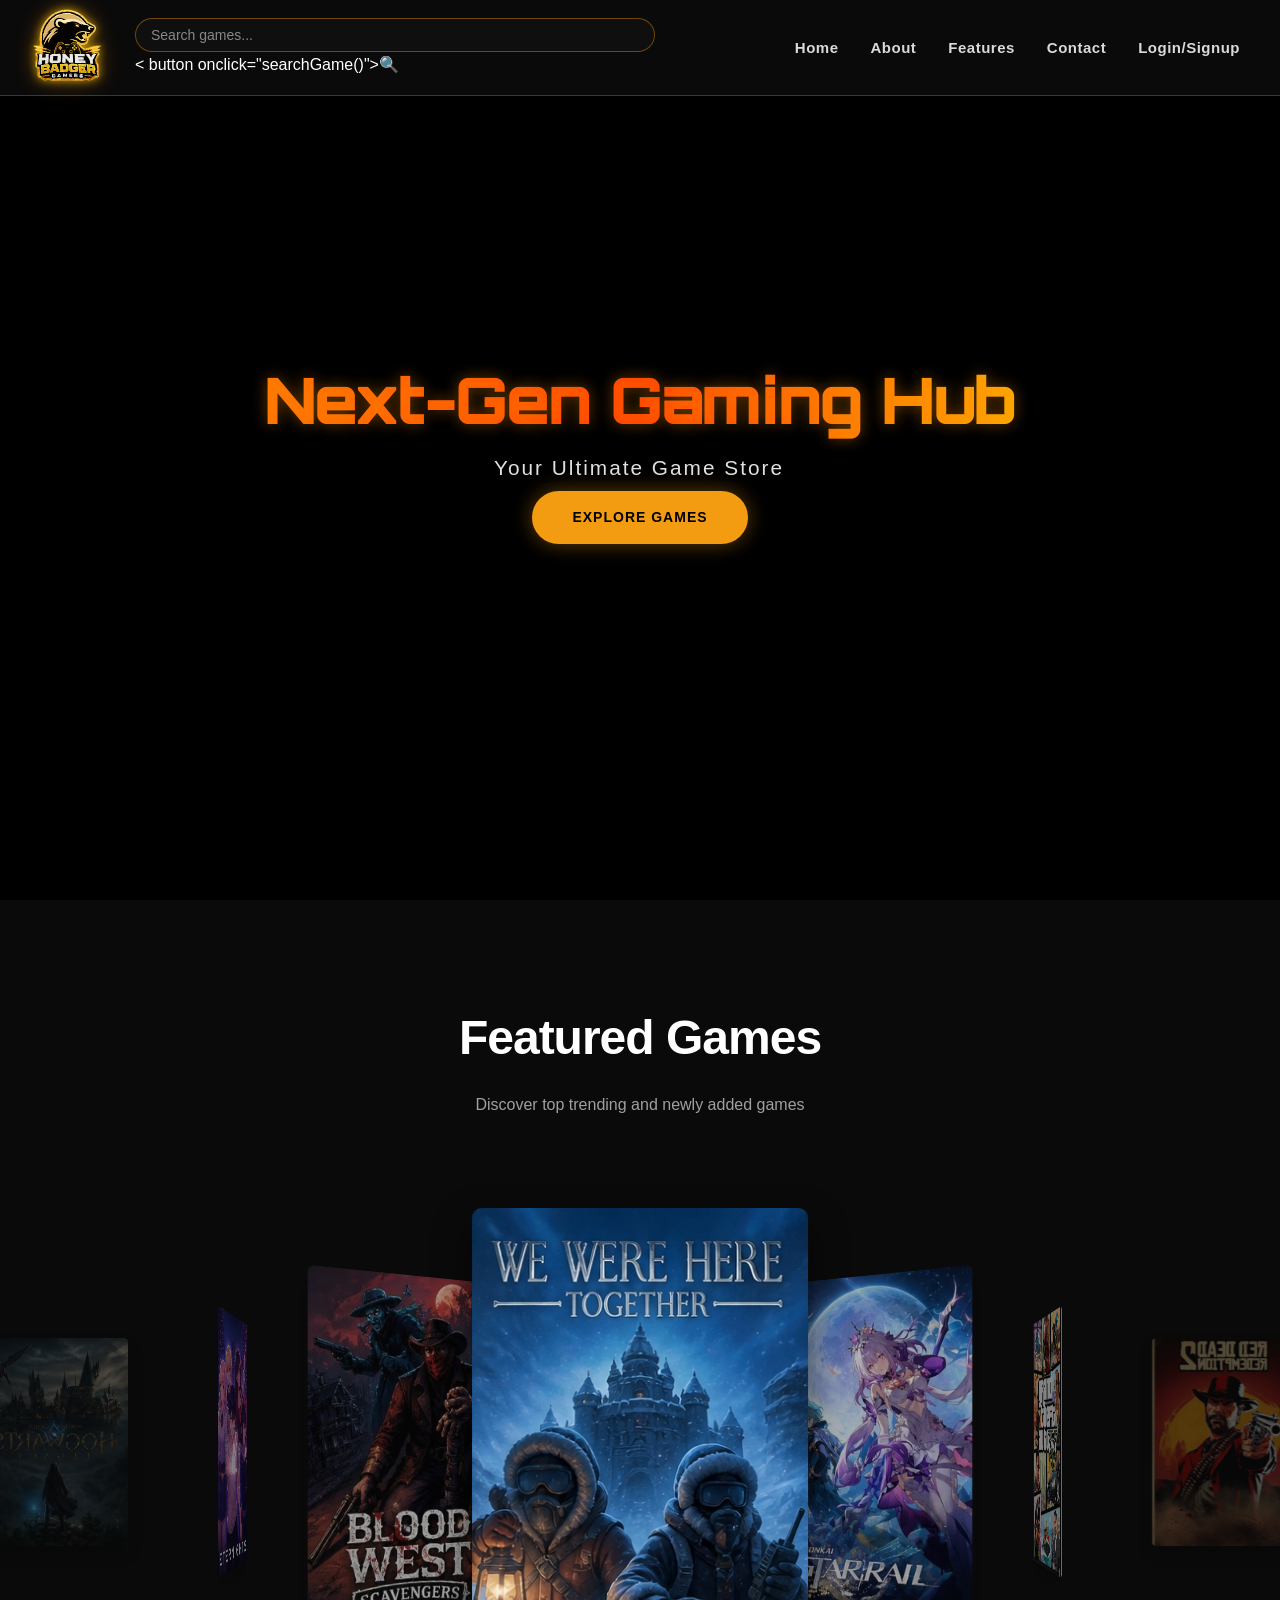
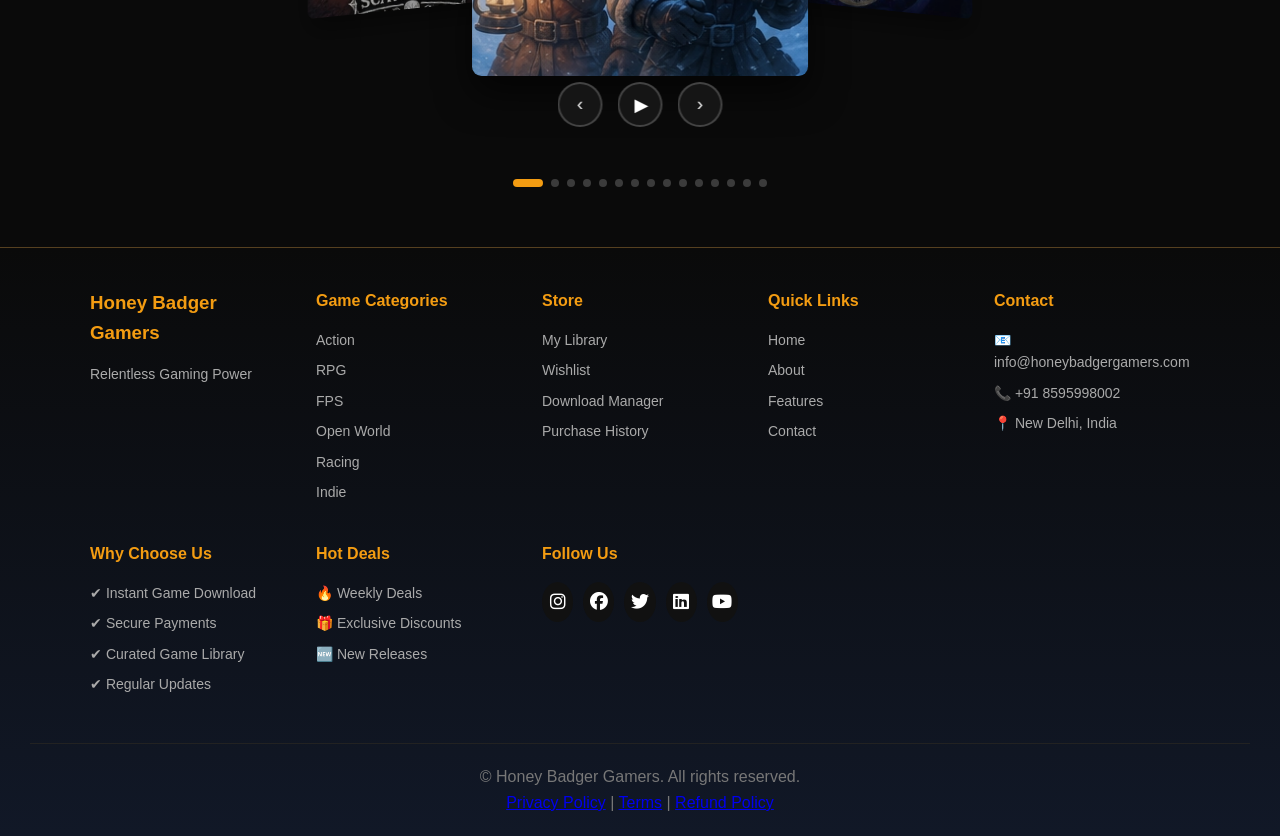
==== commit 9cd7405d: "Update index.html" ====
--- a/index.html
+++ b/index.html
@@ -68,11 +68,12 @@
             </div>
 
                 <div class="nav-center">
-            <div class="search-box">
-             <input type="text" placeholder="Search..." />
-             <button>🔍</button>
-             </div>
-            </div>
+                <div class="search-box">
+                <input type="text" id="searchInput" placeholder="Search games...">
+    <           button onclick="searchGame()">🔍</button>
+
+              <div id="searchSuggestions" class="search-suggestions"></div>
+           </div>
             
             <div class="nav-right">
                 <ul class="nav-menu" id="navMenu">
--- a/css/theme.css
+++ b/css/theme.css
@@ -1,4 +1,5 @@
 @charset "utf-8";
+@import url('https://fonts.googleapis.com/css2?family=Orbitron:wght@500;700;900&display=swap');
 /* CSS Document */
 
 * {
@@ -1152,22 +1153,64 @@
 ========================= */
 
 .cyber-loader{
+
     position: fixed;
-    top: 96px;      /* header ke niche */
+
+    top: 90px;
+
     left: 0;
     right: 0;
-    height: calc(100vh - 96px);
+
+    bottom: 220px;
 
     background: rgba(0,0,0,0.92);
+
     backdrop-filter: blur(8px);
 
-    z-index: 999;
+    z-index: 9999;
 
     display: flex;
     justify-content: center;
     align-items: center;
 
     overflow: hidden;
+
+    transition: 0.8s ease;
+	animation: loaderFlicker 0.25s infinite alternate;
+}
+
+
+@keyframes loaderFlicker{
+
+   from{
+      opacity:0.97;
+   }
+
+   to{
+      opacity:1;
+   }
+}
+
+.cyber-loader::before{
+
+    content:"";
+
+    position:absolute;
+
+    inset:0;
+
+    background:
+    repeating-linear-gradient(
+       to bottom,
+       rgba(255,255,255,0.02),
+       rgba(255,255,255,0.02) 1px,
+       transparent 1px,
+       transparent 3px
+    );
+
+    opacity:0.08;
+
+    pointer-events:none;
 }
 
 /* CENTER BOX */
@@ -1182,79 +1225,128 @@
 
 .loader-text{
 
-    color: #fff;
-    font-size: 42px;
-    font-weight: 900;
-    letter-spacing: 8px;
-
-    margin-bottom: 25px;
+    color:#fff;
+
+    font-size:38px;
+
+    font-family:'Orbitron',sans-serif;
+
+    font-weight:700;
+
+    letter-spacing:7px;
+
+    margin-bottom:22px;
+
+    text-transform:uppercase;
 
     text-shadow:
-    0 0 10px #fff,
-    0 0 20px rgba(255,255,255,0.8);
-
-    animation: glowText 1.5s infinite alternate;
+    0 0 6px rgba(255,255,255,0.9),
+    0 0 16px rgba(255,255,255,0.6);
+
+    animation:flickerText 1.2s infinite alternate;
 }
 
 /* MAIN BAR */
 
 .loading-line{
 
-    width: 100%;
-    height: 26px;
-
-    border: 2px solid rgba(255,255,255,0.9);
-
-    position: relative;
-
-    overflow: hidden;
+    width:100%;
+
+    height:10px;
+
+    border:1px solid rgba(255,255,255,0.7);
+
+    position:relative;
+
+    overflow:hidden;
+
+    background:rgba(255,255,255,0.02);
 
     box-shadow:
-    0 0 12px rgba(255,255,255,0.4),
-    inset 0 0 12px rgba(255,255,255,0.15);
+    0 0 8px rgba(255,255,255,0.15),
+    inset 0 0 8px rgba(255,255,255,0.08);
 }
 
 /* PROGRESS */
 
 .loading-fill{
 
-    position: absolute;
-    left: 0;
-    top: 0;
-
-    width: 0%;
-    height: 100%;
+    position:absolute;
+
+    left:0;
+    top:0;
+
+    width:0%;
+    height:100%;
 
     background:
     linear-gradient(
-    90deg,
-    #ffffff,
-    #d9d9d9,
-    #ffffff
+       90deg,
+       rgba(255,255,255,0.2),
+       rgba(255,255,255,0.85),
+       rgba(255,255,255,0.2)
     );
 
+    background-size:200% 100%;
+
     box-shadow:
-    0 0 20px #fff,
-    0 0 40px rgba(255,255,255,0.8);
-
-    animation: loadingBar 4s linear forwards;
+    0 0 10px rgba(255,255,255,0.8),
+    0 0 14px rgba(255,255,255,0.35);
+
+    animation:
+    loadingBar 4s linear forwards,
+    energyFlow 1.2s linear infinite;
+}
+
+@keyframes energyFlow{
+
+   from{
+      background-position:0% 0;
+   }
+
+   to{
+      background-position:200% 0;
+   }
+}
+.loading-fill::after{
+
+    content:"";
+
+    position:absolute;
+
+    top:0;
+    right:-25px;
+
+    width:30px;
+    height:100%;
+
+    background:#fff;
+
+    filter:blur(12px);
+
+    opacity:0.9;
+
+    animation:scanPulse 0.8s infinite alternate;
+	box-shadow:0 0 20px #fff;
 }
 
 /* DIGITAL TEXT */
 
 .loading-code{
 
-    margin-top: 18px;
-
-    color: rgba(255,255,255,0.7);
-
-    font-size: 11px;
-
-    letter-spacing: 3px;
-
-    text-transform: uppercase;
-
-    animation: flicker 0.8s infinite alternate;
+    margin-top:14px;
+
+    color:rgba(255,255,255,0.45);
+
+    font-size:9px;
+
+    font-family:'Orbitron',sans-serif;
+
+    letter-spacing:4px;
+
+    text-transform:uppercase;
+
+    animation:flicker 0.15s infinite alternate;
 }
 
 /* SIDE LINES */
@@ -1262,30 +1354,66 @@
 .loader-box::before,
 .loader-box::after{
 
-    content: "";
-
-    position: absolute;
-
-    width: 70px;
-    height: 6px;
-
-    background: #fff;
-
-    top: 77px;
-
-    box-shadow: 0 0 12px #fff;
+    content:"";
+
+    position:absolute;
+
+    width:55px;
+    height:3px;
+
+    background:#fff;
+
+    top:72px;
+
+    box-shadow:
+    0 0 8px rgba(255,255,255,0.9);
+
+    animation:pulseBars 0.8s infinite alternate;
 }
 
 .loader-box::before{
-    left: -90px;
+    left:-75px;
 }
 
 .loader-box::after{
-    right: -90px;
-}
+    right:-75px;
+}
+
 
 /* ANIMATIONS */
 
+@keyframes pulseBars{
+
+    from{
+       opacity:0.5;
+    }
+
+    to{
+       opacity:1;
+    }
+}
+
+@keyframes scanPulse{
+
+    from{
+       opacity:0.4;
+    }
+
+    to{
+       opacity:1;
+    }
+}
+
+@keyframes flickerText{
+
+    0%{
+       opacity:0.9;
+    }
+
+    100%{
+       opacity:1;
+    }
+}
 @keyframes loadingBar{
 
     from{
@@ -1325,7 +1453,7 @@
 ========================= */
 
 .loader-box{
-    width: min(700px, 90vw);
+    width:min(620px,85vw);
 }
 
 .loader-text{
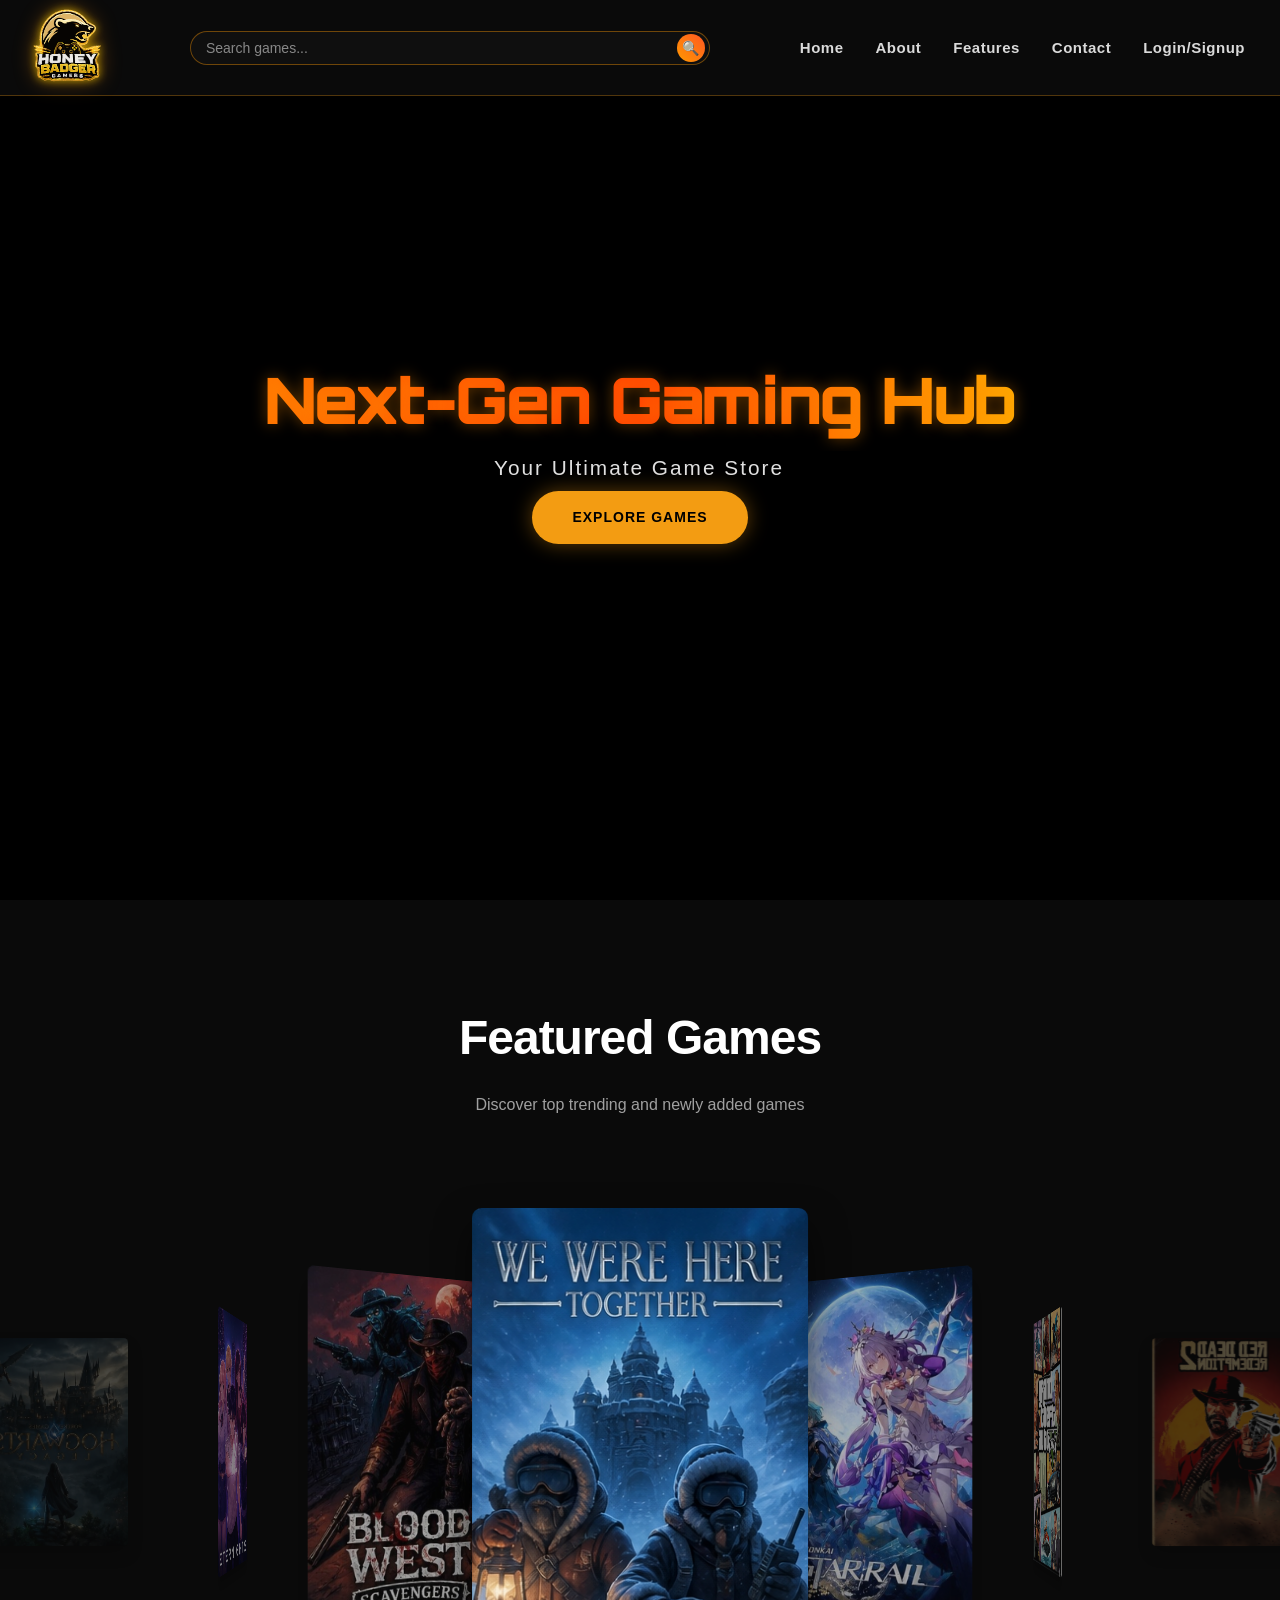
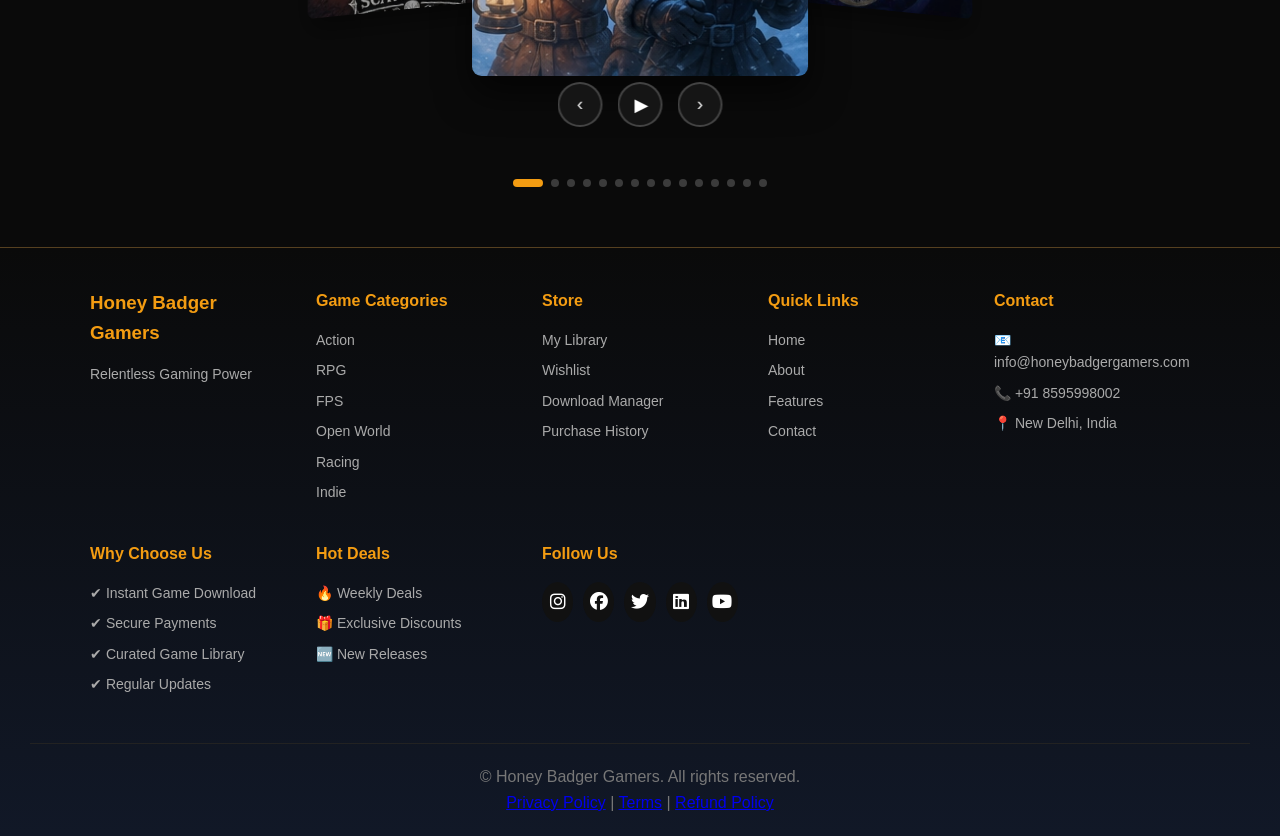
==== commit 52ac9d1e: "Update index.html" ====
--- a/index.html
+++ b/index.html
@@ -67,13 +67,16 @@
             </a>
             </div>
 
-                <div class="nav-center">
-                <div class="search-box">
-                <input type="text" id="searchInput" placeholder="Search games...">
-    <           button onclick="searchGame()">🔍</button>
-
-              <div id="searchSuggestions" class="search-suggestions"></div>
-           </div>
+          <div class="nav-center">
+           <div class="search-box">
+
+           <input type="text" id="searchInput" placeholder="Search games...">
+           <button onclick="searchGame()">🔍</button>
+   
+          <div id="searchSuggestions" class="search-suggestions"></div>
+
+        </div>
+        </div>
             
             <div class="nav-right">
                 <ul class="nav-menu" id="navMenu">
--- a/css/theme.css
+++ b/css/theme.css
@@ -132,6 +132,47 @@
 .search-box input::placeholder {
   color: #888;
 }
+
+/* Search Suggestions */
+
+.search-suggestions{
+  position:absolute;
+  top:110%;
+  left:0;
+  width:100%;
+
+  background:#111;
+  border:1px solid rgba(255,152,0,0.3);
+  border-radius:12px;
+
+  overflow:hidden;
+  display:none;
+
+  z-index:9999;
+
+  box-shadow:
+    0 10px 25px rgba(0,0,0,0.6),
+    0 0 15px rgba(255,152,0,0.15);
+}
+
+.suggestion-item{
+  padding:12px 16px;
+  color:#fff;
+  cursor:pointer;
+  transition:0.25s ease;
+  border-bottom:1px solid rgba(255,255,255,0.05);
+}
+
+.suggestion-item:last-child{
+  border-bottom:none;
+}
+
+.suggestion-item:hover,
+.suggestion-item.active{
+  background:rgba(255,152,0,0.15);
+  color:#ff9800;
+}
+
 
 /* focus glow effect */
 .search-box input:focus {
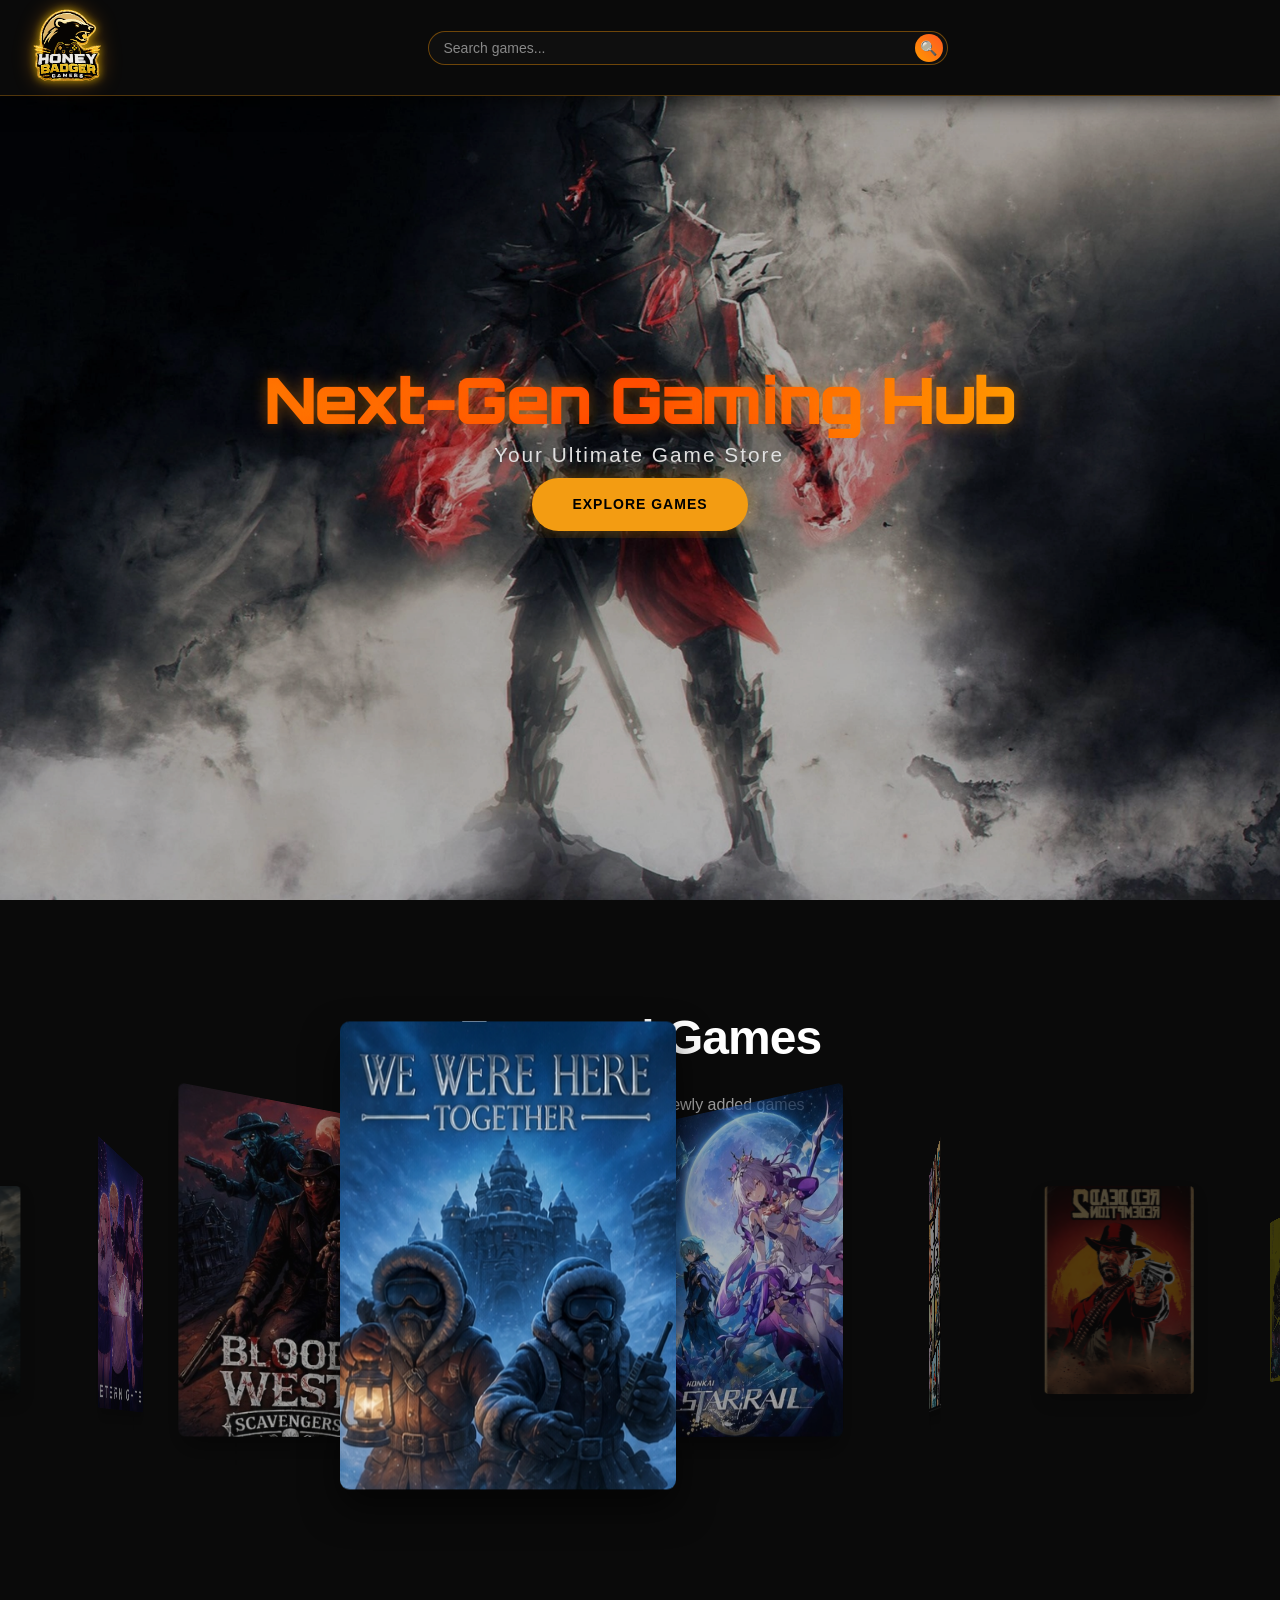
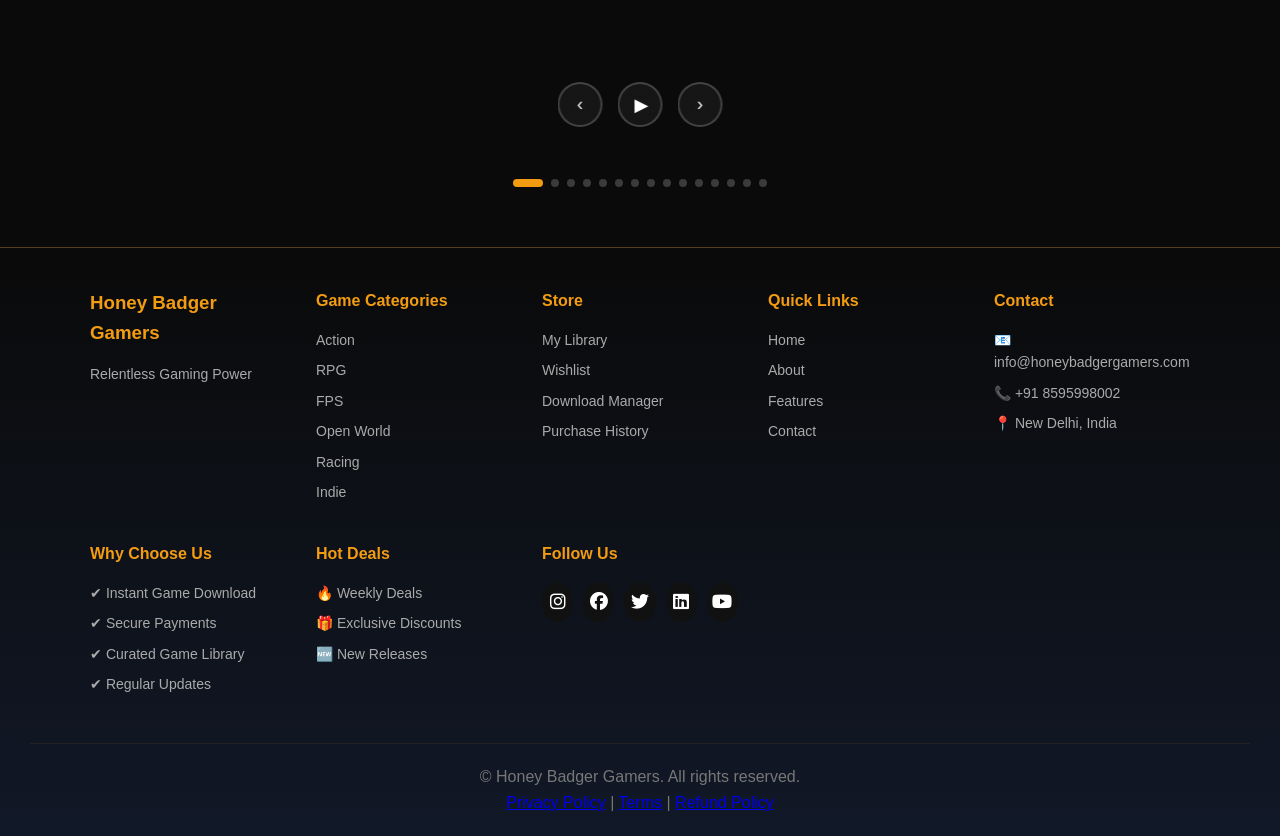
==== commit 68cbd642: "Update index.html" ====
--- a/index.html
+++ b/index.html
@@ -102,9 +102,9 @@
     <section class="hero-section" id="home">
   <div class="hero-slider">
 
-<div class="slide active" style="background-image: url('images/gaming_hero_4k.png')"></div>
-<div class="slide" style="background-image: url('images/gaming_hero_4k_1.jpg')"></div>
-<div class="slide" style="background-image: url('images/gaming_hero_4k_2.jpg')"></div>
+<div class="slide active" style="background-image: url('images/gaming_hero_4k.webp')"></div>
+<div class="slide" style="background-image: url('images/gaming_hero_4k_1 .webp')"></div>
+<div class="slide" style="background-image: url('images/gaming_hero_4k_2 .webp')"></div>
               <div class="indicators">
   <span class="indicator active"></span>
   <span class="indicator"></span>
--- a/css/theme.css
+++ b/css/theme.css
@@ -262,69 +262,251 @@
 	transform: rotate(-5deg) scale(1.05);
 }
 
-
-@media (max-width: 768px){
-
-  .logo img{
-    height: 72px;
+/* mobile-optimization */
+
+@media (max-width: 768px) {
+
+    /* Navbar */
+    
+	nav{
+		flex-wrap: nowrap;
+        padding: 0 10px;
+        gap: 8px;
+    }
+
+	.portfolio-section {
+    padding: 60px 0 40px;
+    min-height: auto;
   }
 
-}
-.nav-menu {
-	display: flex;
-	list-style: none;
-	gap: 2px;
-}
-
-.nav-menu a {
-	color: rgba(255,255,255,0.85);
-	text-decoration: none;
-	font-size: 15px;
-	font-weight: 600;
-	letter-spacing: 0.5px;
-	padding: 8px 14px;
-	position: relative;
-	transition: all 0.3s ease;
-	border-radius: 6px;
-	background: transparent;
-	gap: 2px;
-	border: 1px solid transparent;
-}
-
-.nav-menu a::before {
-	content: '';
-	position: absolute;
-	top: 50%;
-	left: 50%;
-	width: 0;
-	height: 0;
-	background: radial-gradient(circle, rgba(243, 156, 18, 0.15) 0%, transparent 70%);
-	border-radius: 50%;
-	transform: translate(-50%, -50%);
-	transition: all 0.4s ease;
-	z-index: -1;
-}
-
-.nav-menu a:hover {
-	color: rgba(255, 255, 255, 0.9);
-	background: linear-gradient(135deg,
-			rgba(243, 156, 18, 0.08) 0%,
-			rgba(243, 156, 18, 0.03) 100%);
-	border-color: rgba(243, 156, 18, 0.2);
-	transform: translateY(-1px);
-}
-
-.nav-menu a:hover::before {
-	width: 100%;
-	height: 100%;
-	border-radius: 6px;
-}
-
-.nav-menu a.active {
-	color: var(--accent-color);
-	background: rgba(243, 156, 18, 0.1);
-	border-color: rgba(243, 156, 18, 0.25);
-}
+  .coverflow-wrapper {
+    padding: 20px 0 60px;
+  }
+
+  .hero-content {
+    padding: 0 20px;
+    width: 100%;
+    z-index: 10;
+  }
+
+  .hero-title {
+    font-size: 1.8rem;
+    letter-spacing: -1px;
+  }
+	
+	  .coverflow-container {
+    width: 100%;
+    height: clamp(280px, 50vw, 350px);
+    perspective: 800px; /* chhota perspective mobile pe */
+  }
+
+  .coverflow-item {
+    width: 130px;
+    height: 190px;
+    margin-left: -65px;  /* width/2 */
+    margin-top: -95px;   /* height/2 */
+  }
+
+    .logo img{
+        height: 50px;
+    }
+
+    .nav-center{
+        flex: 1;
+    }
+  
+	.nav-right {
+    display: flex;
+    flex: 1;
+    gap: 8px;
+  }
+
+    .search-box{
+        width: 100%;
+		flex: 1;
+        min-width: 0;
+        max-width: none;
+    }
+
+    .search-box input{
+        font-size: 13px;
+    }
+
+	.typing-title,
+  .typing-subtitle {
+    white-space: normal;
+    width: 100% !important;
+    overflow: visible;
+    border-right: none;
+    animation: none;
+    opacity: 1;
+  }
+
+}
+
+    /* Mobile Menu */
+    .nav-menu{
+        position: fixed;
+        left: -100%;
+		display: flex;
+        top: 80px;
+        flex-direction: column;
+        background: rgba(10,10,10,0.98);
+        width: 100%;
+        text-align: center;
+        transition: 0.3s;
+        padding: 30px 0;
+        gap: 10px;
+        backdrop-filter: blur(10px);
+    }
+
+    .nav-menu.active{
+        left: 0;
+    }
+
+    .nav-menu a{
+        display: block;
+        padding: 12px 20px;
+        font-size: 16px;
+    }
+
+    .menu-toggle{
+        display: flex;
+    }
+
+    .menu-toggle.active span:nth-child(1){
+        transform: rotate(45deg) translate(5px,5px);
+    }
+
+    .menu-toggle.active span:nth-child(2){
+        opacity: 0;
+    }
+
+    .menu-toggle.active span:nth-child(3){
+        transform: rotate(-45deg) translate(5px,-5px);
+    }
+
+    /* Hero */
+    .hero-content{
+        width: 100%;
+        overflow: hidden;
+        padding: 0 15px;
+    }
+
+    .hero-title{
+        font-size: 2.2rem;
+        line-height: 1.2;
+    }
+
+    .typing-title,
+    .typing-subtitle{
+        white-space: normal;
+        width: 100% !important;
+        max-width: 100%;
+        overflow: visible;
+        border-right: none;
+        animation: none;
+    }
+
+    /* Coverflow */
+    .coverflow-container{
+        height: clamp(280px,40vh,350px);
+    }
+
+     .coverflow-item{
+             width: 130px;
+              height: 190px;
+             }
+   
+    /* About */
+    .about-container{
+        grid-template-columns: 1fr;
+        gap: 40px;
+    }
+
+    .stats{
+        grid-template-columns: repeat(3,1fr);
+        gap: 20px;
+    }
+
+    .stat-number{
+        font-size: 1.8rem;
+    }
+
+    /* Footer */
+    .footer-container{
+        padding: 0 20px;
+    }
+
+    /* Game Detail */
+    .game-container{
+        grid-template-columns: 1fr;
+    }
+
+    .game-info{
+        position: static;
+        top: auto;
+    }
+
+    .main-image{
+        height: auto;
+    }
+
+    .thumbs{
+        flex-wrap: nowrap;
+        overflow-x: auto;
+    }
+
+    /* Loader */
+    .loader-box::before,
+    .loader-box::after{
+        display: none;
+    }
+}
+
+.nav-menu{
+    display:flex;
+    align-items:center;
+    gap:30px;
+    list-style:none;
+    margin:0;
+    padding:0;
+}
+
+.nav-menu li{
+    list-style:none;
+}
+
+.nav-menu a{
+    position: relative;
+    display: inline-block;
+    padding: 12px 22px;
+    border-radius: 8px;
+
+    text-decoration: none;
+    color: #d0d0d0; 
+    font-size: 14px;
+    font-weight: 700;
+
+    transition: all 0.3s ease;
+}
+
+.nav-menu a:hover,
+.nav-menu a.active{
+
+    color: #ffffff;
+
+    background: rgba(243,156,18,0.08);
+
+    border: 1px solid rgba(243,156,18,0.35);
+
+    box-shadow:
+        0 0 18px rgba(243,156,18,0.25),
+        inset 0 0 12px rgba(243,156,18,0.08);
+
+    transform: translateY(-1px);
+}
+
 
 /* Mobile Menu Toggle */
 .menu-toggle {
@@ -343,7 +525,10 @@
 
 /* Hero Section */
 .hero-section {
-  height: 100vh;
+  min-height: 100svh; /* mobile pe sahi height */
+  height: 100svh;
+  overflow: hidden; /* black area fix */
+  width: 100%;
   display: flex;
   align-items: center;
   justify-content: center;
@@ -357,6 +542,17 @@
   overflow: hidden;
   inset: 0;
   z-index: 0;
+  width: 100%;
+  height: 100%;
+  overflow: hidden;
+}
+
+.hero-slider,
+.slide{
+    width:100%;
+    height:100%;
+    background-size:cover;
+    background-position:center center;
 }
 
 .slide {
@@ -367,8 +563,7 @@
   z-index: 0;
   background-size: cover;
   backface-visibility:hidden;	
-  background-position: center;
-
+  background-position: center center;
   opacity: 0;
   transition: opacity 1s ease-in-out;
 }
@@ -632,9 +827,9 @@
 .coverflow-item {
 	position: absolute;
 	/* Dynamic width based on viewport: min 210px, preferred 27vh, max 300px */
-	width: clamp(210px, 27vh, 300px);
+	margin-left: calc(-1 * clamp(210px, 27vh, 300px) / 2);
 	/* Dynamic height based on viewport: min 290px, preferred 38vh, max 420px */
-	height: clamp(290px, 38vh, 420px);
+	margin-top: calc(-1 * clamp(290px, 38vh, 420px) / 2);
 	left: 50%;
 	top: 50%;
 	transform-origin: center center;
@@ -1050,116 +1245,7 @@
     padding-top: 20px;
     color: #777;
 }
-/* Mobile Responsive Styles */
-@media (max-width: 768px) {
-	.nav-menu {
-		position: fixed;
-		left: -100%;
-		top: 70px;
-		flex-direction: column;
-		background: rgba(10, 10, 10, 0.98);
-		width: 100%;
-		text-align: center;
-		transition: 0.3s;
-		padding: 30px 0;
-		gap: 10px;
-		backdrop-filter: blur(10px);
-	}
-
-	.nav-right{
-    gap:10px;
-}
-
-	.nav-menu.active {
-		left: 0;
-	}
-
-	.nav-menu a {
-		padding: 12px 20px;
-		display: block;
-		font-size: 16px;
-	}
-
-	.menu-toggle {
-		display: flex;
-	}
-
-	.menu-toggle.active span:nth-child(1) {
-		transform: rotate(45deg) translate(5px, 5px);
-	}
-
-	.menu-toggle.active span:nth-child(2) {
-		opacity: 0;
-	}
-
-	.menu-toggle.active span:nth-child(3) {
-		transform: rotate(-45deg) translate(5px, -5px);
-	}
-
-	.coverflow-container {
-		height: clamp(280px, 40vh, 350px);
-	}
-
-	.coverflow-item {
-		width: clamp(170px, 22vh, 220px);
-		height: clamp(230px, 30vh, 300px);
-	}
-
-	.about-container {
-		grid-template-columns: 1fr;
-		gap: 40px;
-	}
-
-	.stats {
-		grid-template-columns: repeat(3, 1fr);
-		gap: 20px;
-	}
-
-	.stat-number {
-		font-size: 1.8rem;
-	}
-
-.typing-title,
-.typing-subtitle{
-    white-space: normal;
-    width: 100% !important;
-    max-width: 100%;
-    overflow: visible;
-
-    border-right: none;
-    animation: none;
-}
-	.hero-title{
-		font-size: 2.2rem;
-		line-height: 1.2;
-	}
-
-	.hero-content{
-		width:100%;
-		overflow:hidden;
-	}
-
-	nav{
-		padding:0 10px;
-		gap:8px;
-	}
-
-	.search-box{
-		min-width:120px;
-	}	
-
-.search-box input{
-    font-size:13px;
-}
-	.footer-container{
-    padding:0 20px;
-}
-
-.thumbs{
-    flex-wrap: nowrap;
-}
-	
-}
+
 
 @media (max-width: 480px) {
 	.hero-title {
@@ -1171,14 +1257,10 @@
 		height: clamp(250px, 38vh, 320px);
 	}
 
-	.coverflow-item {
-		width: clamp(150px, 20vh, 200px);
-		height: clamp(200px, 28vh, 280px);
-	}
-
-	.portfolio-overlay {
-		padding: 20px;
-	}
+          .coverflow-item{
+                 width: 120px;
+		          padding: 20px;
+	                }
 
 	.portfolio-title {
 		font-size: 18px;
@@ -1509,6 +1591,34 @@
       display:none;
    }
 
+.nav-right{
+      display:none;
+   }
+
+   .nav-right.active{
+      display:flex;
+   }
+
+	nav{
+      flex-wrap:wrap;
+   }
+
+   .coverflow-container{
+      width:100%;
+      max-width:100%;
+   }
+
+   .portfolio-section{
+      min-height:auto;
+      padding:60px 0;
+   }
+
+   .slide{
+      background-size:cover;
+      background-position:center center;
+   }
+
+	
 }
 
 /* Smooth Reveal Animations */
